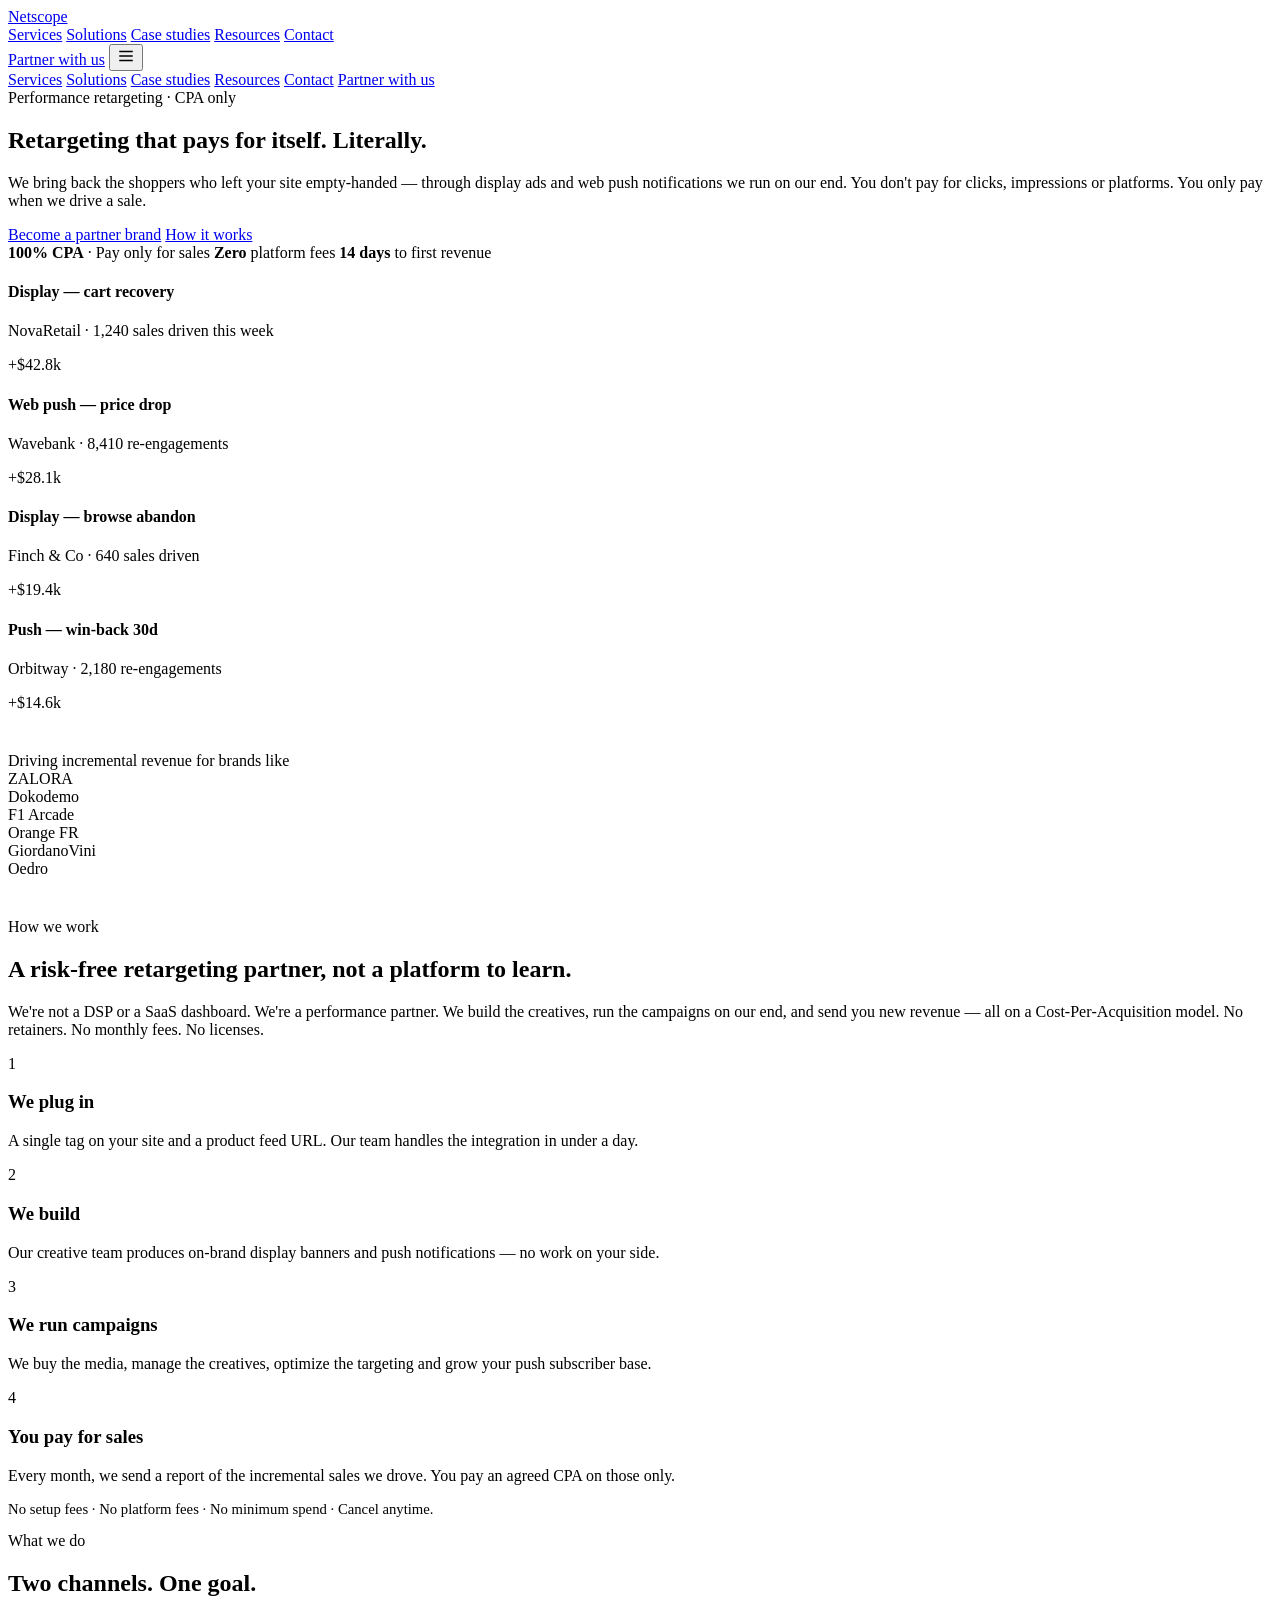
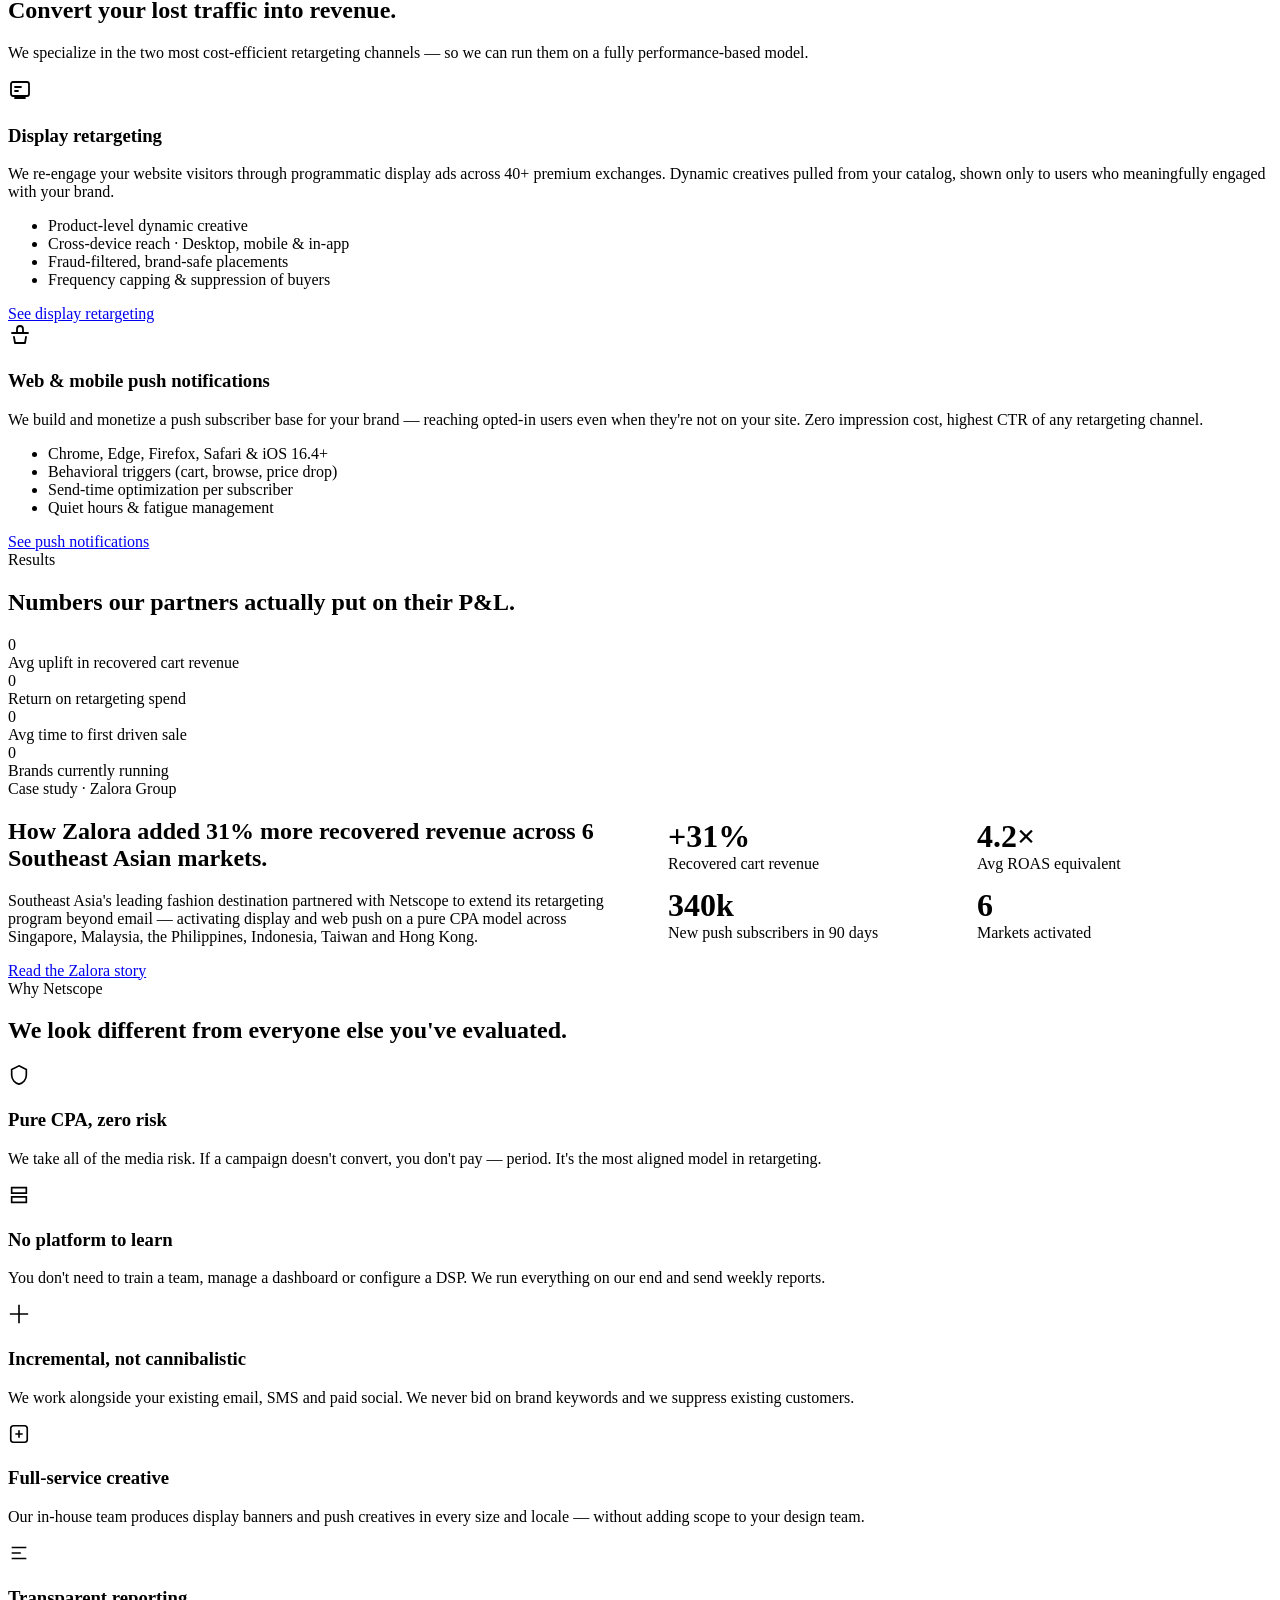
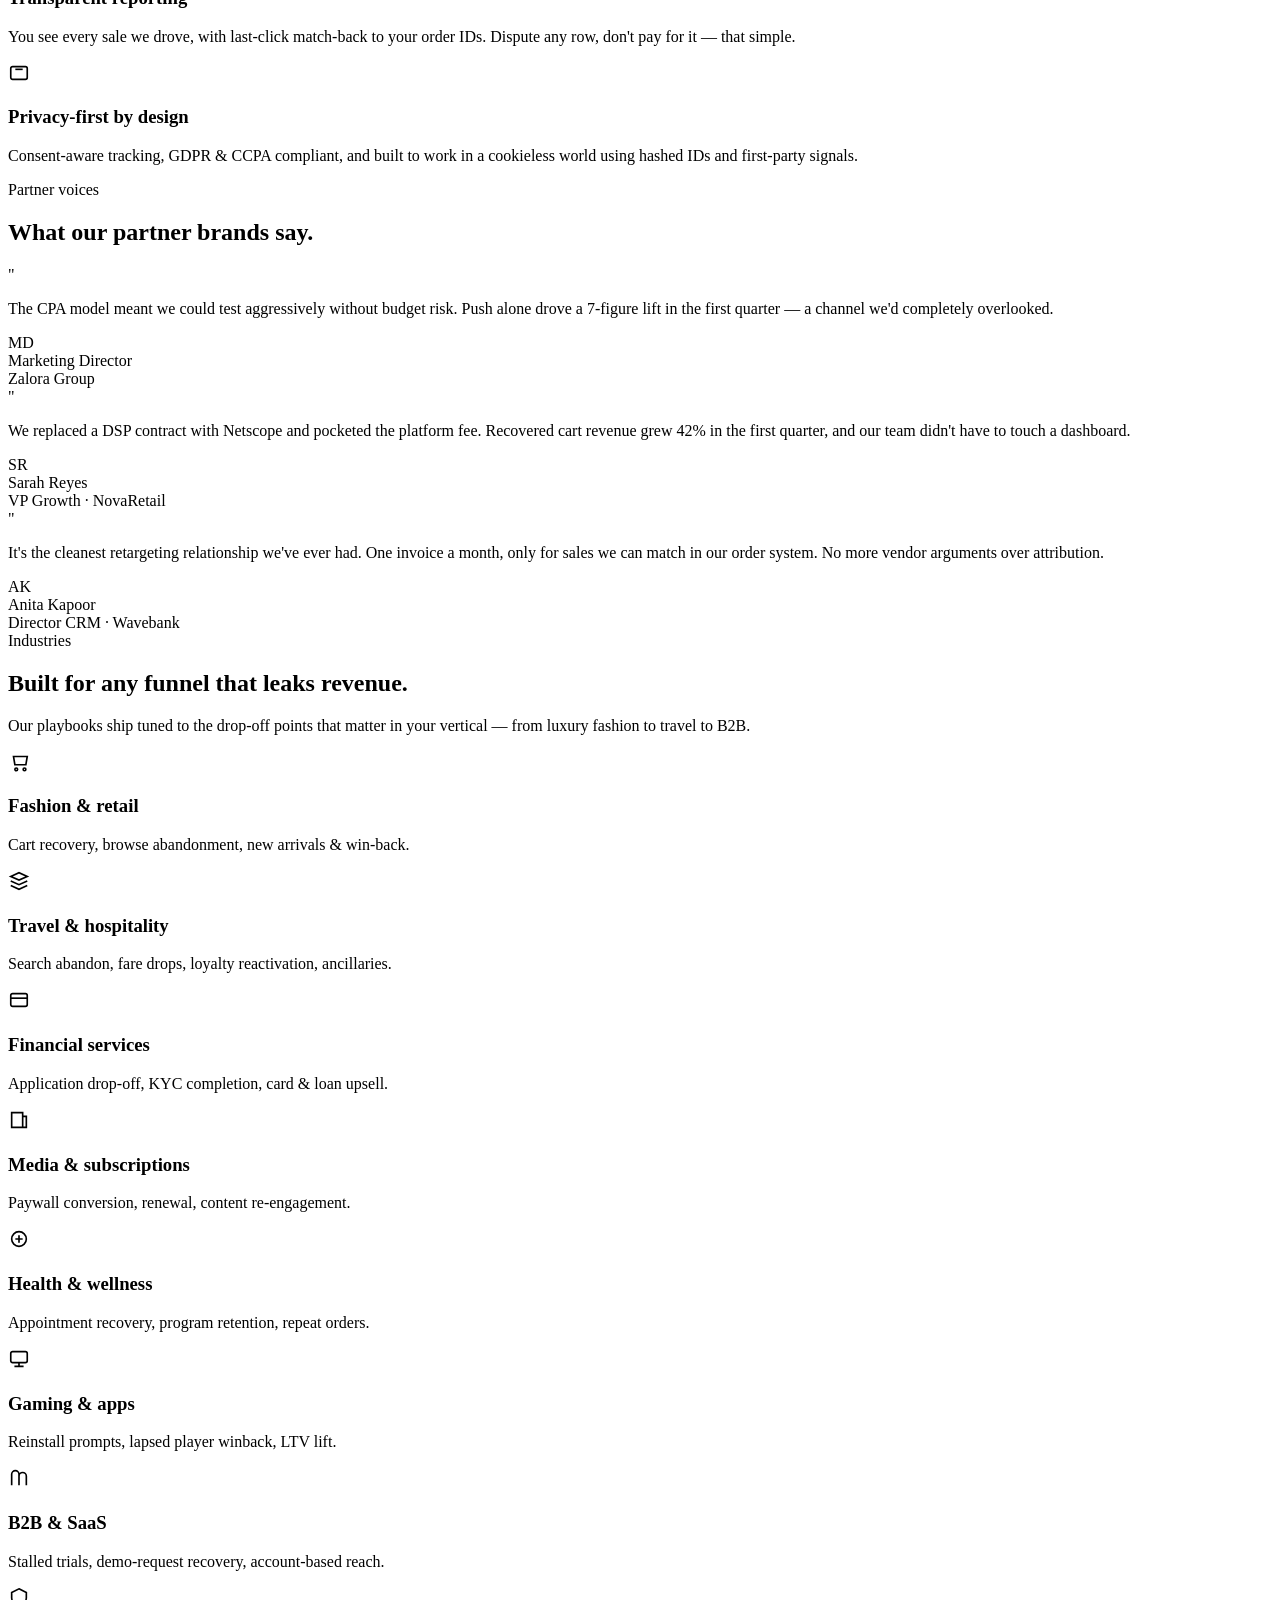
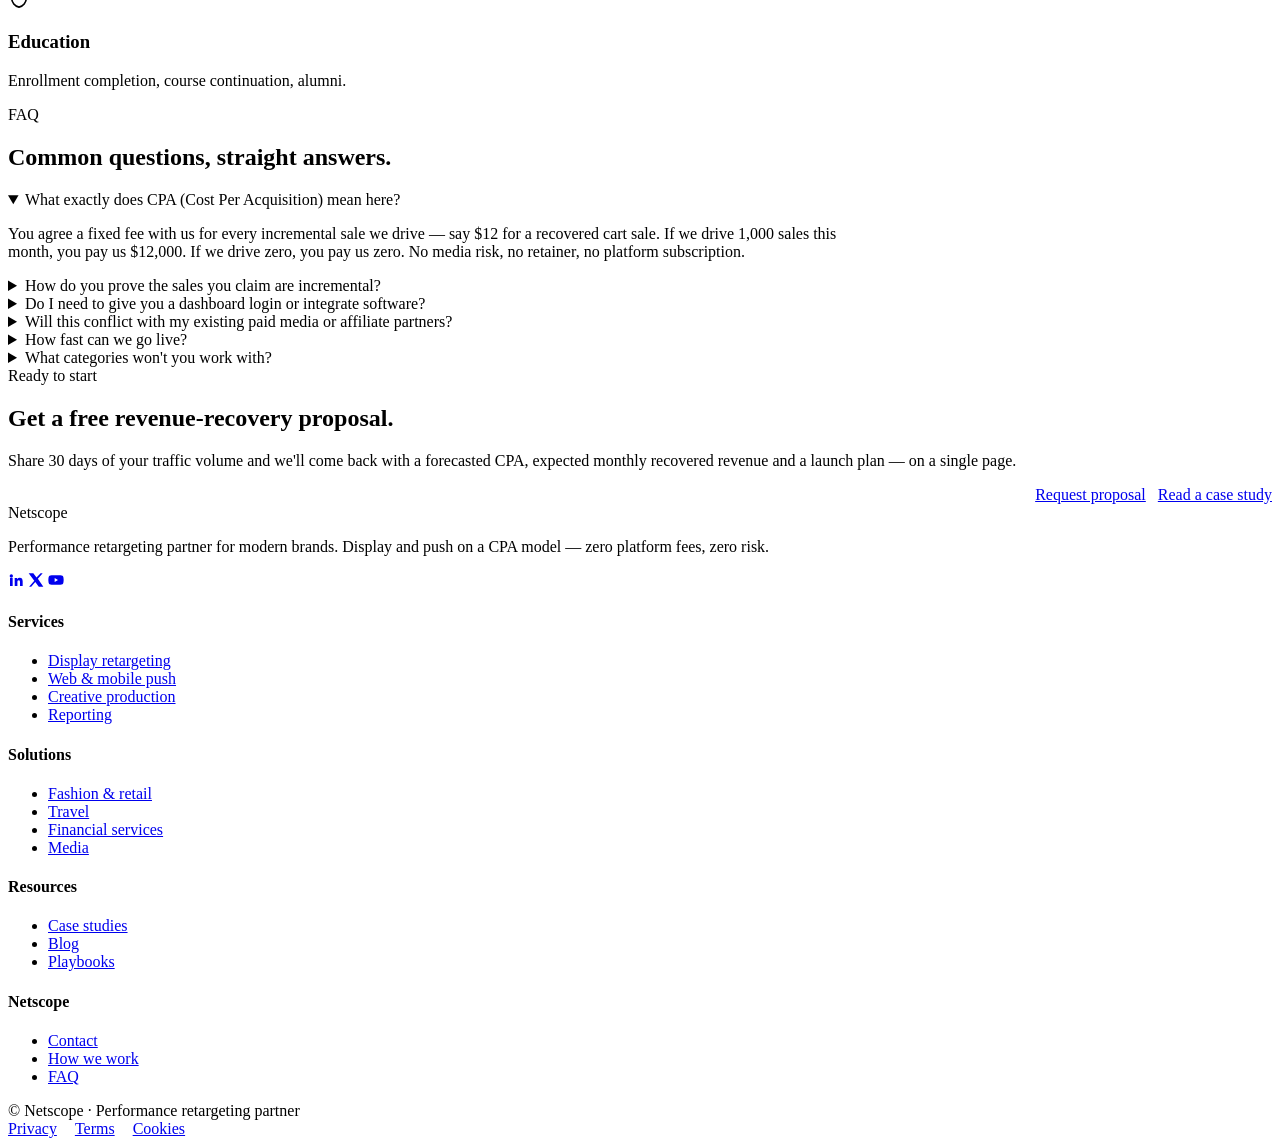
==== index.html @ f0840f10 "Add files via upload" ====
<!DOCTYPE html>
<html lang="en">
<head>
<meta charset="UTF-8" />
<meta name="viewport" content="width=device-width, initial-scale=1.0" />
<title>Netscope — Performance retargeting on CPA. Display &amp; Push notifications.</title>
<meta name="description" content="Netscope is a performance retargeting partner for modern brands. We re‑engage your abandoned shoppers through display ads and web push — and you only pay on a CPA basis. Zero platform fees, zero risk." />
<meta name="theme-color" content="#ffffff" />
<link rel="preconnect" href="https://fonts.googleapis.com" />
<link rel="preconnect" href="https://fonts.gstatic.com" crossorigin />
<link href="https://fonts.googleapis.com/css2?family=Inter:wght@400;500;600;700;800&display=swap" rel="stylesheet" />
<link rel="stylesheet" href="css/styles.css" />
</head>
<body>

<!-- NAV -->
<header class="nav" id="nav">
  <div class="container nav-inner">
    <a href="index.html" class="logo" aria-label="Netscope">
      <span class="logo-mark" aria-hidden="true"></span>
      <span>Netscope</span>
    </a>
    <nav class="nav-links" aria-label="Primary">
      <a href="services.html">Services</a>
      <a href="solutions.html">Solutions</a>
      <a href="case-studies.html">Case studies</a>
      <a href="resources.html">Resources</a>
      <a href="contact.html">Contact</a>
    </nav>
    <div class="nav-cta">
      <a href="contact.html" class="btn btn-primary btn-arrow">Partner with us</a>
      <button class="nav-toggle" aria-label="Open menu"><svg width="18" height="18" viewBox="0 0 24 24" fill="none" stroke="currentColor" stroke-width="2"><path d="M3 6h18M3 12h18M3 18h18"/></svg></button>
    </div>
  </div>
</header>
<div class="mobile-menu">
  <a href="services.html">Services</a>
  <a href="solutions.html">Solutions</a>
  <a href="case-studies.html">Case studies</a>
  <a href="resources.html">Resources</a>
  <a href="contact.html">Contact</a>
  <a href="contact.html" class="btn btn-primary">Partner with us</a>
</div>

<!-- HERO -->
<section class="hero">
  <div class="container hero-inner">
    <div>
      <span class="eyebrow reveal">Performance retargeting · CPA only</span>
      <h1 class="reveal">Retargeting that <span class="grad-text">pays for itself.</span> Literally.</h1>
      <p class="lead reveal">We bring back the shoppers who left your site empty‑handed — through display ads and web push notifications we run on our end. You don't pay for clicks, impressions or platforms. You only pay when we drive a sale.</p>
      <div class="hero-cta reveal">
        <a href="contact.html" class="btn btn-primary btn-arrow">Become a partner brand</a>
        <a href="#how-we-work" class="btn btn-ghost">How it works</a>
      </div>
      <div class="hero-meta reveal">
        <span><strong>100% CPA</strong> · Pay only for sales</span>
        <span class="dot"></span>
        <span><strong>Zero</strong> platform fees</span>
        <span class="dot"></span>
        <span><strong>14 days</strong> to first revenue</span>
      </div>
    </div>
    <div class="reveal">
      <div class="hero-visual">
        <div class="hv-inner">
          <div class="hv-card">
            <div class="thumb" style="background-image:url('https://images.unsplash.com/photo-1542291026-7eec264c27ff?w=300&amp;q=80');"></div>
            <div><h4>Display — cart recovery</h4><p>NovaRetail · 1,240 sales driven this week</p></div>
            <span class="badge">+$42.8k</span>
          </div>
          <div class="hv-card">
            <div class="thumb" style="background-image:url('https://images.unsplash.com/photo-1523275335684-37898b6baf30?w=300&amp;q=80');"></div>
            <div><h4>Web push — price drop</h4><p>Wavebank · 8,410 re‑engagements</p></div>
            <span class="badge blue">+$28.1k</span>
          </div>
          <div class="hv-card">
            <div class="thumb" style="background-image:url('https://images.unsplash.com/photo-1551698618-1dfe5d97d256?w=300&amp;q=80');"></div>
            <div><h4>Display — browse abandon</h4><p>Finch &amp; Co · 640 sales driven</p></div>
            <span class="badge teal">+$19.4k</span>
          </div>
          <div class="hv-card">
            <div class="thumb" style="background-image:url('https://images.unsplash.com/photo-1505740420928-5e560c06d30e?w=300&amp;q=80');"></div>
            <div><h4>Push — win‑back 30d</h4><p>Orbitway · 2,180 re‑engagements</p></div>
            <span class="badge">+$14.6k</span>
          </div>
        </div>
      </div>
    </div>
  </div>
</section>

<!-- LOGO STRIP -->
<section class="logos" style="padding:40px 0">
  <div class="container">
    <div class="logos-label">Driving incremental revenue for brands like</div>
    <div class="logos-grid">
      <div class="logo-chip">ZALORA</div>
      <div class="logo-chip">Dokodemo</div>
      <div class="logo-chip">F1 Arcade</div>
      <div class="logo-chip">Orange FR</div>
      <div class="logo-chip">GiordanoVini</div>
      <div class="logo-chip">Oedro</div>
    </div>
  </div>
</section>

<!-- HOW WE WORK -->
<section id="how-we-work">
  <div class="container">
    <div class="section-title center reveal">
      <span class="eyebrow">How we work</span>
      <h2 class="mt-2">A risk‑free retargeting partner, not a platform to learn.</h2>
      <p class="lead">We're not a DSP or a SaaS dashboard. We're a performance partner. We build the creatives, run the campaigns on our end, and send you new revenue — all on a Cost‑Per‑Acquisition model. No retainers. No monthly fees. No licenses.</p>
    </div>
    <div class="steps">
      <div class="step reveal">
        <span class="num">1</span>
        <h3>We plug in</h3>
        <p>A single tag on your site and a product feed URL. Our team handles the integration in under a day.</p>
      </div>
      <div class="step reveal">
        <span class="num">2</span>
        <h3>We build</h3>
        <p>Our creative team produces on‑brand display banners and push notifications — no work on your side.</p>
      </div>
      <div class="step reveal">
        <span class="num">3</span>
        <h3>We run campaigns</h3>
        <p>We buy the media, manage the creatives, optimize the targeting and grow your push subscriber base.</p>
      </div>
      <div class="step reveal">
        <span class="num">4</span>
        <h3>You pay for sales</h3>
        <p>Every month, we send a report of the incremental sales we drove. You pay an agreed CPA on those only.</p>
      </div>
    </div>
    <p class="text-center muted mt-4" style="font-size:.92rem">No setup fees · No platform fees · No minimum spend · Cancel anytime.</p>
  </div>
</section>

<!-- WHAT WE DO (SERVICES) -->
<section class="bg-soft">
  <div class="container">
    <div class="section-title reveal">
      <span class="eyebrow">What we do</span>
      <h2 class="mt-2">Two channels. One goal. <br/>Convert your lost traffic into revenue.</h2>
      <p class="lead">We specialize in the two most cost‑efficient retargeting channels — so we can run them on a fully performance‑based model.</p>
    </div>

    <div class="grid grid-2">
      <div class="card reveal">
        <div class="icon"><svg width="24" height="24" viewBox="0 0 24 24" fill="none" stroke="currentColor" stroke-width="1.8" stroke-linecap="round" stroke-linejoin="round"><rect x="3" y="4" width="18" height="14" rx="2"/><path d="M7 20h10M12 18v2"/><path d="M7 9h6M7 13h3"/></svg></div>
        <h3>Display retargeting</h3>
        <p>We re‑engage your website visitors through programmatic display ads across 40+ premium exchanges. Dynamic creatives pulled from your catalog, shown only to users who meaningfully engaged with your brand.</p>
        <ul class="checklist mt-3">
          <li>Product‑level dynamic creative</li>
          <li>Cross‑device reach · Desktop, mobile &amp; in‑app</li>
          <li>Fraud‑filtered, brand‑safe placements</li>
          <li>Frequency capping &amp; suppression of buyers</li>
        </ul>
        <a href="services.html#display" class="link mt-3">See display retargeting</a>
      </div>
      <div class="card reveal">
        <div class="icon blue"><svg width="24" height="24" viewBox="0 0 24 24" fill="none" stroke="currentColor" stroke-width="1.8" stroke-linecap="round" stroke-linejoin="round"><path d="M4 10h16M6 14l1 6h10l1-6"/><path d="M9 10V6a3 3 0 1 1 6 0v4"/></svg></div>
        <h3>Web &amp; mobile push notifications</h3>
        <p>We build and monetize a push subscriber base for your brand — reaching opted‑in users even when they're not on your site. Zero impression cost, highest CTR of any retargeting channel.</p>
        <ul class="checklist blue mt-3">
          <li>Chrome, Edge, Firefox, Safari &amp; iOS 16.4+</li>
          <li>Behavioral triggers (cart, browse, price drop)</li>
          <li>Send‑time optimization per subscriber</li>
          <li>Quiet hours &amp; fatigue management</li>
        </ul>
        <a href="services.html#push" class="link mt-3">See push notifications</a>
      </div>
    </div>
  </div>
</section>

<!-- RESULTS -->
<section>
  <div class="container">
    <div class="section-title center reveal">
      <span class="eyebrow">Results</span>
      <h2 class="mt-2">Numbers our partners actually put on their P&amp;L.</h2>
    </div>
    <div class="stats reveal">
      <div class="stat"><div class="v"><span data-count="31" data-suffix="%">0</span></div><div class="l">Avg uplift in recovered cart revenue</div></div>
      <div class="stat"><div class="v"><span data-count="4.2" data-decimals="1" data-suffix="×">0</span></div><div class="l">Return on retargeting spend</div></div>
      <div class="stat"><div class="v"><span data-count="14" data-suffix=" days">0</span></div><div class="l">Avg time to first driven sale</div></div>
      <div class="stat"><div class="v"><span data-count="120" data-suffix="+">0</span></div><div class="l">Brands currently running</div></div>
    </div>
  </div>
</section>

<!-- CASE STUDY TEASER -->
<section class="bg-soft">
  <div class="container">
    <div class="case-hero reveal">
      <div style="display:grid;grid-template-columns: 1fr 1fr;gap:56px;align-items:center">
        <div>
          <span class="eyebrow">Case study · Zalora Group</span>
          <h2 class="mt-2">How Zalora added 31% more recovered revenue across 6 Southeast Asian markets.</h2>
          <p>Southeast Asia's leading fashion destination partnered with Netscope to extend its retargeting program beyond email — activating display and web push on a pure CPA model across Singapore, Malaysia, the Philippines, Indonesia, Taiwan and Hong Kong.</p>
          <a href="case-studies.html" class="btn btn-dark btn-arrow mt-2">Read the Zalora story</a>
        </div>
        <div>
          <div style="display:grid;grid-template-columns:1fr 1fr;gap:14px">
            <div class="card"><div style="font-size:2rem;font-weight:800" class="grad-text">+31%</div><div class="muted">Recovered cart revenue</div></div>
            <div class="card"><div style="font-size:2rem;font-weight:800" class="grad-text">4.2×</div><div class="muted">Avg ROAS equivalent</div></div>
            <div class="card"><div style="font-size:2rem;font-weight:800" class="grad-text">340k</div><div class="muted">New push subscribers in 90 days</div></div>
            <div class="card"><div style="font-size:2rem;font-weight:800" class="grad-text">6</div><div class="muted">Markets activated</div></div>
          </div>
        </div>
      </div>
    </div>
  </div>
</section>

<!-- WHY NETSCOPE -->
<section>
  <div class="container">
    <div class="section-title reveal">
      <span class="eyebrow">Why Netscope</span>
      <h2 class="mt-2">We look different from everyone else you've evaluated.</h2>
    </div>

    <div class="grid grid-3">
      <div class="card reveal">
        <div class="icon"><svg width="22" height="22" viewBox="0 0 24 24" fill="none" stroke="currentColor" stroke-width="1.8"><path d="M12 2l8 4v6c0 5-3.5 9-8 10-4.5-1-8-5-8-10V6z"/></svg></div>
        <h3>Pure CPA, zero risk</h3>
        <p>We take all of the media risk. If a campaign doesn't convert, you don't pay — period. It's the most aligned model in retargeting.</p>
      </div>
      <div class="card reveal">
        <div class="icon blue"><svg width="22" height="22" viewBox="0 0 24 24" fill="none" stroke="currentColor" stroke-width="1.8"><path d="M4 4h16v6H4zM4 14h16v6H4z"/></svg></div>
        <h3>No platform to learn</h3>
        <p>You don't need to train a team, manage a dashboard or configure a DSP. We run everything on our end and send weekly reports.</p>
      </div>
      <div class="card reveal">
        <div class="icon teal"><svg width="22" height="22" viewBox="0 0 24 24" fill="none" stroke="currentColor" stroke-width="1.8"><path d="M12 2v20M2 12h20"/></svg></div>
        <h3>Incremental, not cannibalistic</h3>
        <p>We work alongside your existing email, SMS and paid social. We never bid on brand keywords and we suppress existing customers.</p>
      </div>
      <div class="card reveal">
        <div class="icon purple"><svg width="22" height="22" viewBox="0 0 24 24" fill="none" stroke="currentColor" stroke-width="1.8"><rect x="3" y="3" width="18" height="18" rx="3"/><path d="M8 12h8M12 8v8"/></svg></div>
        <h3>Full‑service creative</h3>
        <p>Our in‑house team produces display banners and push creatives in every size and locale — without adding scope to your design team.</p>
      </div>
      <div class="card reveal">
        <div class="icon"><svg width="22" height="22" viewBox="0 0 24 24" fill="none" stroke="currentColor" stroke-width="1.8"><path d="M4 6h16M4 12h10M4 18h16"/></svg></div>
        <h3>Transparent reporting</h3>
        <p>You see every sale we drove, with last‑click match‑back to your order IDs. Dispute any row, don't pay for it — that simple.</p>
      </div>
      <div class="card reveal">
        <div class="icon blue"><svg width="22" height="22" viewBox="0 0 24 24" fill="none" stroke="currentColor" stroke-width="1.8"><rect x="3" y="5" width="18" height="14" rx="2"/><path d="M8 8h8"/></svg></div>
        <h3>Privacy‑first by design</h3>
        <p>Consent‑aware tracking, GDPR &amp; CCPA compliant, and built to work in a cookieless world using hashed IDs and first‑party signals.</p>
      </div>
    </div>
  </div>
</section>

<!-- TESTIMONIALS -->
<section class="bg-soft">
  <div class="container">
    <div class="section-title reveal">
      <span class="eyebrow">Partner voices</span>
      <h2 class="mt-2">What our partner brands say.</h2>
    </div>
    <div class="testimonials">
      <div class="quote reveal">
        <div class="mark">"</div>
        <p>The CPA model meant we could test aggressively without budget risk. Push alone drove a 7‑figure lift in the first quarter — a channel we'd completely overlooked.</p>
        <div class="who"><div class="avatar">MD</div><div><div class="name">Marketing Director</div><div class="role">Zalora Group</div></div></div>
      </div>
      <div class="quote reveal">
        <div class="mark">"</div>
        <p>We replaced a DSP contract with Netscope and pocketed the platform fee. Recovered cart revenue grew 42% in the first quarter, and our team didn't have to touch a dashboard.</p>
        <div class="who"><div class="avatar blue">SR</div><div><div class="name">Sarah Reyes</div><div class="role">VP Growth · NovaRetail</div></div></div>
      </div>
      <div class="quote reveal">
        <div class="mark">"</div>
        <p>It's the cleanest retargeting relationship we've ever had. One invoice a month, only for sales we can match in our order system. No more vendor arguments over attribution.</p>
        <div class="who"><div class="avatar teal">AK</div><div><div class="name">Anita Kapoor</div><div class="role">Director CRM · Wavebank</div></div></div>
      </div>
    </div>
  </div>
</section>

<!-- INDUSTRIES -->
<section>
  <div class="container">
    <div class="section-title reveal">
      <span class="eyebrow">Industries</span>
      <h2 class="mt-2">Built for any funnel that leaks revenue.</h2>
      <p class="lead">Our playbooks ship tuned to the drop‑off points that matter in your vertical — from luxury fashion to travel to B2B.</p>
    </div>

    <div class="grid grid-4">
      <div class="card reveal"><div class="icon"><svg width="22" height="22" viewBox="0 0 24 24" fill="none" stroke="currentColor" stroke-width="1.8"><path d="M6 6h15l-1.5 9H7.5z"/><circle cx="9" cy="20" r="1.5"/><circle cx="18" cy="20" r="1.5"/></svg></div><h3>Fashion &amp; retail</h3><p>Cart recovery, browse abandonment, new arrivals &amp; win‑back.</p></div>
      <div class="card reveal"><div class="icon blue"><svg width="22" height="22" viewBox="0 0 24 24" fill="none" stroke="currentColor" stroke-width="1.8"><path d="M3 7l9-4 9 4-9 4z"/><path d="M3 12l9 4 9-4M3 17l9 4 9-4"/></svg></div><h3>Travel &amp; hospitality</h3><p>Search abandon, fare drops, loyalty reactivation, ancillaries.</p></div>
      <div class="card reveal"><div class="icon teal"><svg width="22" height="22" viewBox="0 0 24 24" fill="none" stroke="currentColor" stroke-width="1.8"><rect x="3" y="5" width="18" height="14" rx="2"/><path d="M3 10h18"/></svg></div><h3>Financial services</h3><p>Application drop‑off, KYC completion, card &amp; loan upsell.</p></div>
      <div class="card reveal"><div class="icon purple"><svg width="22" height="22" viewBox="0 0 24 24" fill="none" stroke="currentColor" stroke-width="1.8"><path d="M4 4h12v16H4zM16 8h4v12h-4"/></svg></div><h3>Media &amp; subscriptions</h3><p>Paywall conversion, renewal, content re‑engagement.</p></div>
      <div class="card reveal"><div class="icon"><svg width="22" height="22" viewBox="0 0 24 24" fill="none" stroke="currentColor" stroke-width="1.8"><circle cx="12" cy="12" r="8"/><path d="M12 8v8M8 12h8"/></svg></div><h3>Health &amp; wellness</h3><p>Appointment recovery, program retention, repeat orders.</p></div>
      <div class="card reveal"><div class="icon blue"><svg width="22" height="22" viewBox="0 0 24 24" fill="none" stroke="currentColor" stroke-width="1.8"><rect x="3" y="4" width="18" height="12" rx="2"/><path d="M7 20h10M12 16v4"/></svg></div><h3>Gaming &amp; apps</h3><p>Reinstall prompts, lapsed player winback, LTV lift.</p></div>
      <div class="card reveal"><div class="icon teal"><svg width="22" height="22" viewBox="0 0 24 24" fill="none" stroke="currentColor" stroke-width="1.8"><path d="M4 20V8a4 4 0 0 1 8 0v12M12 20V10a4 4 0 0 1 8 0v10"/></svg></div><h3>B2B &amp; SaaS</h3><p>Stalled trials, demo‑request recovery, account‑based reach.</p></div>
      <div class="card reveal"><div class="icon purple"><svg width="22" height="22" viewBox="0 0 24 24" fill="none" stroke="currentColor" stroke-width="1.8"><path d="M12 2l8 4v6c0 5-3.5 9-8 10-4.5-1-8-5-8-10V6z"/></svg></div><h3>Education</h3><p>Enrollment completion, course continuation, alumni.</p></div>
    </div>
  </div>
</section>

<!-- FAQ -->
<section class="bg-soft">
  <div class="container" style="max-width:860px">
    <div class="section-title center reveal">
      <span class="eyebrow">FAQ</span>
      <h2 class="mt-2">Common questions, straight answers.</h2>
    </div>
    <div class="faq reveal">
      <details open>
        <summary>What exactly does CPA (Cost Per Acquisition) mean here?</summary>
        <p>You agree a fixed fee with us for every incremental sale we drive — say $12 for a recovered cart sale. If we drive 1,000 sales this month, you pay us $12,000. If we drive zero, you pay us zero. No media risk, no retainer, no platform subscription.</p>
      </details>
      <details>
        <summary>How do you prove the sales you claim are incremental?</summary>
        <p>Every campaign we run includes a holdout group — a randomized 10% of eligible users we deliberately don't target. We measure the conversion gap between the exposed group and the holdout and only bill on the lift. You also get row‑level match‑back to your order system so you can audit every claim.</p>
      </details>
      <details>
        <summary>Do I need to give you a dashboard login or integrate software?</summary>
        <p>No. We run everything on our end — media, creatives, exchanges, push infrastructure. You install one tag (takes under 30 minutes with your dev team) and share your product feed. That's the extent of your integration work.</p>
      </details>
      <details>
        <summary>Will this conflict with my existing paid media or affiliate partners?</summary>
        <p>No. We only retarget users who have already visited your site and didn't convert. We never bid on your brand keywords, we suppress customers who bought in the last N days, and we run alongside email, SMS and paid social, not against them.</p>
      </details>
      <details>
        <summary>How fast can we go live?</summary>
        <p>Most partner brands are running their first campaign within 14 days. The timeline depends on how quickly our creative team can produce your initial ad variants and on your legal/privacy review of the tag.</p>
      </details>
      <details>
        <summary>What categories won't you work with?</summary>
        <p>We don't run retargeting for adult, gambling, firearms, short‑term payday loans, or any regulated category we can't serve compliantly across the major ad exchanges. Everyone else is welcome.</p>
      </details>
    </div>
  </div>
</section>

<!-- CTA -->
<section class="tight">
  <div class="container">
    <div class="cta-banner reveal">
      <div>
        <span class="eyebrow">Ready to start</span>
        <h2 class="mt-2">Get a free revenue‑recovery proposal.</h2>
        <p>Share 30 days of your traffic volume and we'll come back with a forecasted CPA, expected monthly recovered revenue and a launch plan — on a single page.</p>
      </div>
      <div style="display:flex;gap:12px;justify-content:flex-end;flex-wrap:wrap">
        <a href="contact.html" class="btn btn-primary btn-arrow">Request proposal</a>
        <a href="case-studies.html" class="btn btn-ghost">Read a case study</a>
      </div>
    </div>
  </div>
</section>

<!-- FOOTER -->
<footer>
  <div class="container">
    <div class="footer-grid">
      <div class="footer-brand">
        <div class="logo"><span class="logo-mark"></span><span>Netscope</span></div>
        <p class="mt-2">Performance retargeting partner for modern brands. Display and push on a CPA model — zero platform fees, zero risk.</p>
        <div class="socials mt-3">
          <a href="#" aria-label="LinkedIn"><svg width="16" height="16" viewBox="0 0 24 24" fill="currentColor"><path d="M4.98 3.5A2.5 2.5 0 1 1 5 8.5 2.5 2.5 0 0 1 4.98 3.5zM3 9h4v12H3zM10 9h3.8v1.7h.1A4.2 4.2 0 0 1 17.5 8.7c3.6 0 4.5 2.4 4.5 5.5V21h-4v-5.6c0-1.3 0-3-1.8-3s-2.1 1.5-2.1 2.9V21h-4z"/></svg></a>
          <a href="#" aria-label="X"><svg width="16" height="16" viewBox="0 0 24 24" fill="currentColor"><path d="M18.9 2H22l-7.2 8.2L23 22h-6.8l-5.3-7-6.1 7H1.7l7.7-8.8L1 2h7l4.8 6.3z"/></svg></a>
          <a href="#" aria-label="YouTube"><svg width="16" height="16" viewBox="0 0 24 24" fill="currentColor"><path d="M23 7.5a3 3 0 0 0-2.1-2.1C19 5 12 5 12 5s-7 0-8.9.4A3 3 0 0 0 1 7.5 31 31 0 0 0 .5 12 31 31 0 0 0 1 16.5a3 3 0 0 0 2.1 2.1C5 19 12 19 12 19s7 0 8.9-.4A3 3 0 0 0 23 16.5 31 31 0 0 0 23.5 12 31 31 0 0 0 23 7.5zM10 15V9l5 3z"/></svg></a>
        </div>
      </div>
      <div>
        <h4>Services</h4>
        <ul>
          <li><a href="services.html#display">Display retargeting</a></li>
          <li><a href="services.html#push">Web &amp; mobile push</a></li>
          <li><a href="services.html#creative">Creative production</a></li>
          <li><a href="services.html#reporting">Reporting</a></li>
        </ul>
      </div>
      <div>
        <h4>Solutions</h4>
        <ul>
          <li><a href="solutions.html#retail">Fashion &amp; retail</a></li>
          <li><a href="solutions.html#travel">Travel</a></li>
          <li><a href="solutions.html#finance">Financial services</a></li>
          <li><a href="solutions.html#media">Media</a></li>
        </ul>
      </div>
      <div>
        <h4>Resources</h4>
        <ul>
          <li><a href="case-studies.html">Case studies</a></li>
          <li><a href="resources.html">Blog</a></li>
          <li><a href="resources.html#guides">Playbooks</a></li>
        </ul>
      </div>
      <div>
        <h4>Netscope</h4>
        <ul>
          <li><a href="contact.html">Contact</a></li>
          <li><a href="#how-we-work">How we work</a></li>
          <li><a href="#faq">FAQ</a></li>
        </ul>
      </div>
    </div>

    <div class="footer-bottom">
      <div>© <span data-year></span> Netscope · Performance retargeting partner</div>
      <div style="display:flex;gap:18px">
        <a href="#">Privacy</a>
        <a href="#">Terms</a>
        <a href="#">Cookies</a>
      </div>
    </div>
  </div>
</footer>

<script src="js/main.js"></script>
</body>
</html>
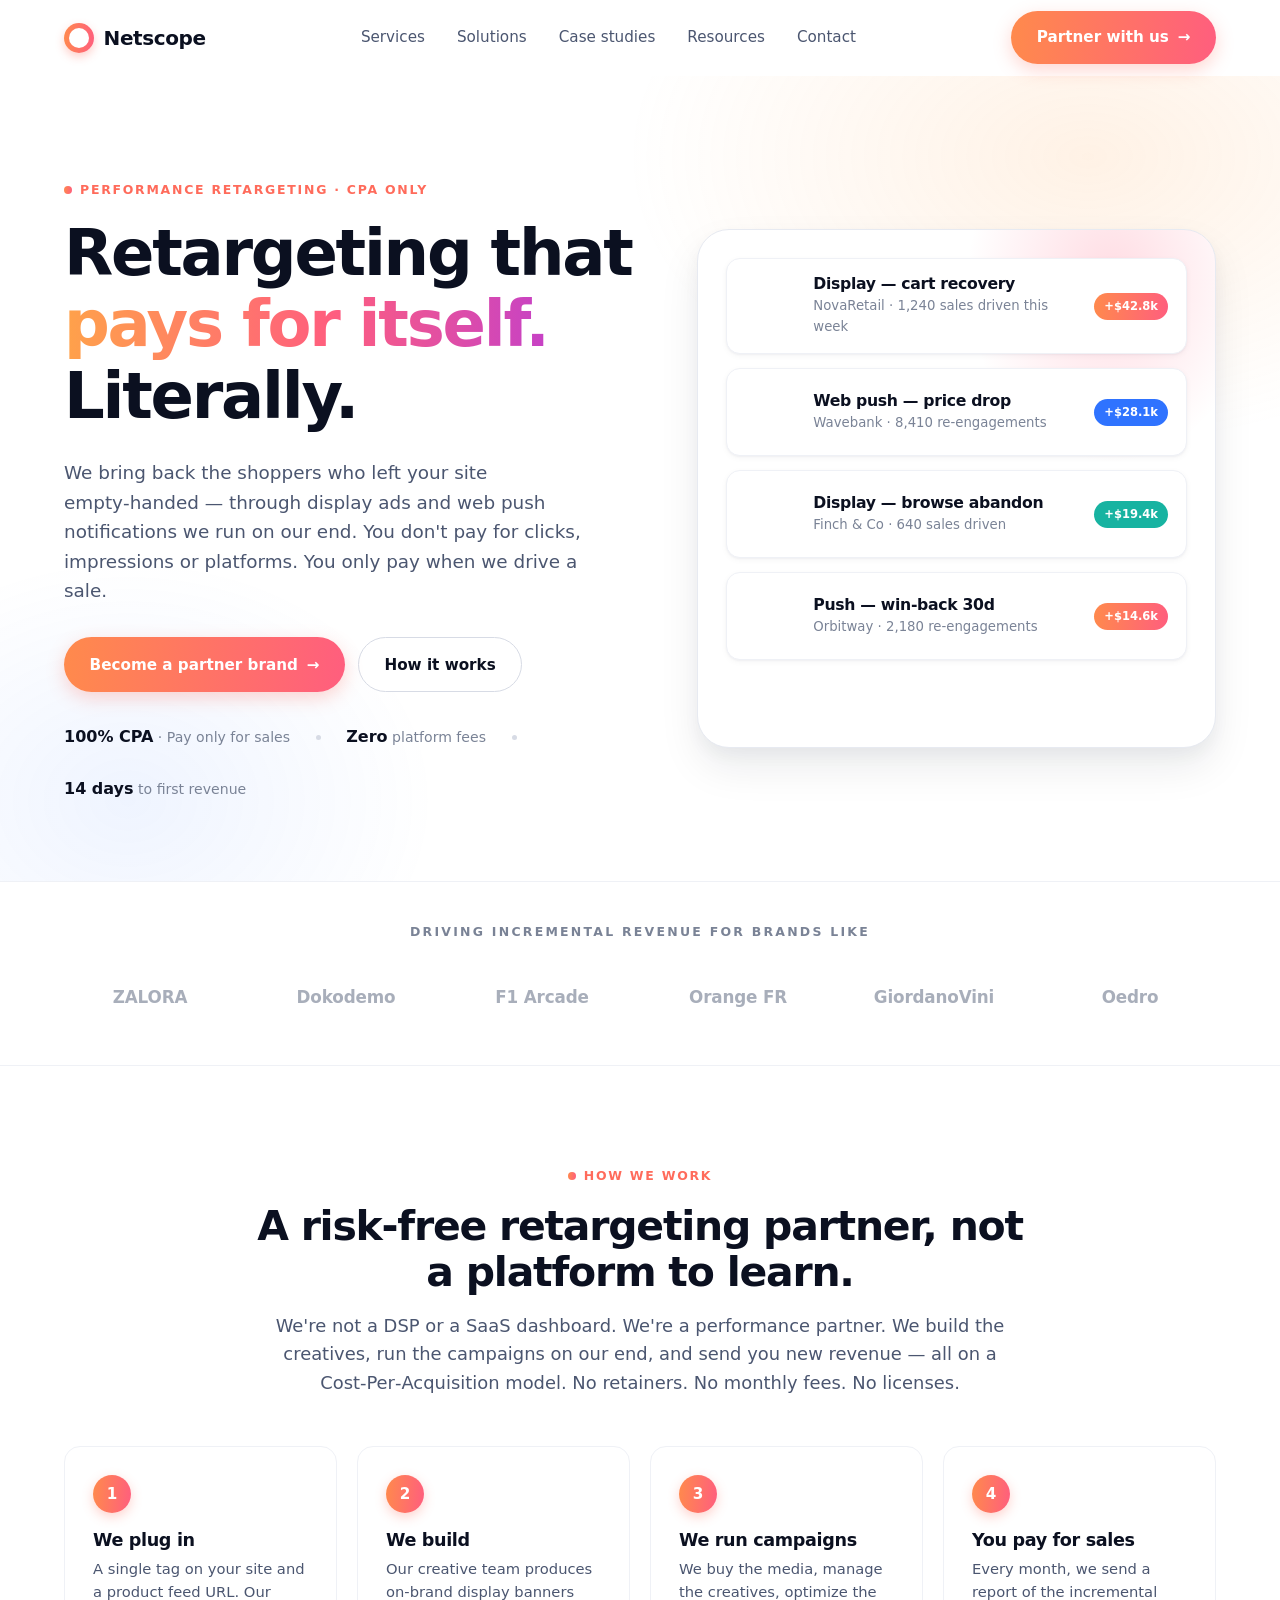
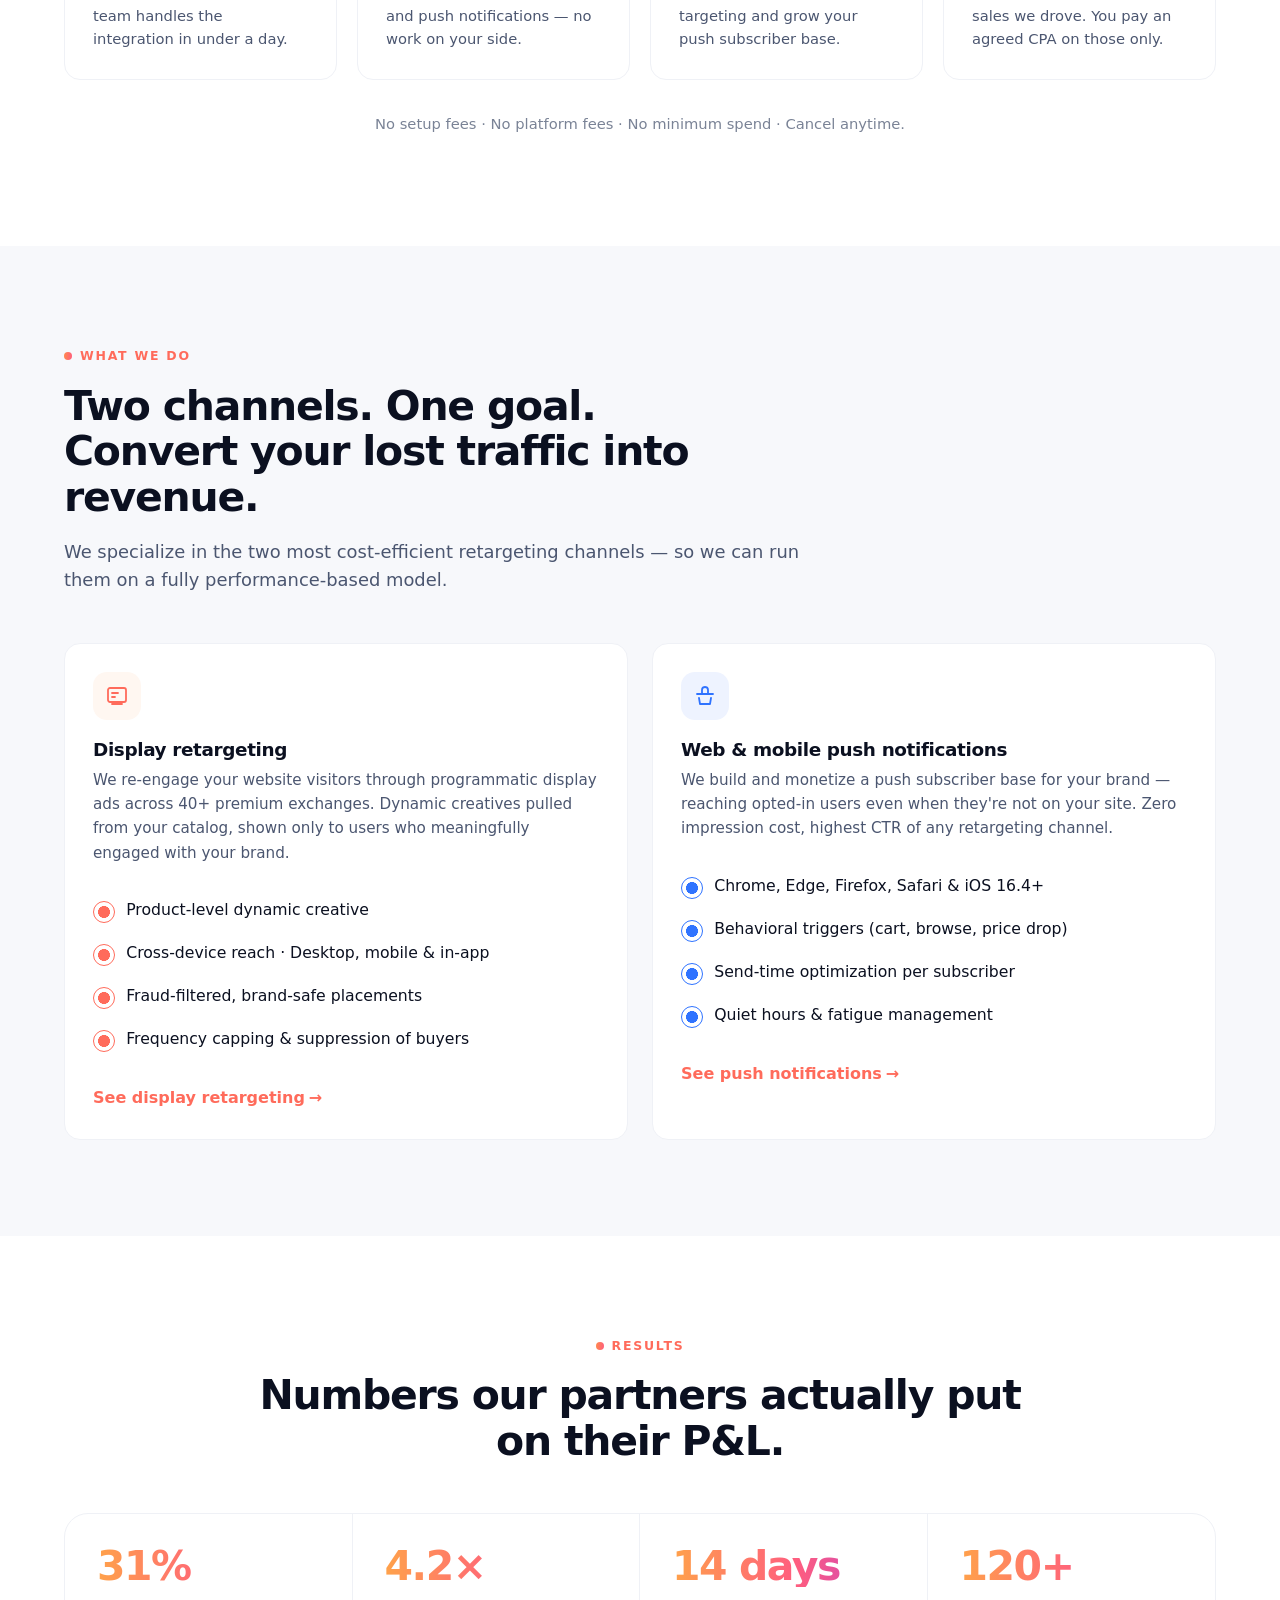
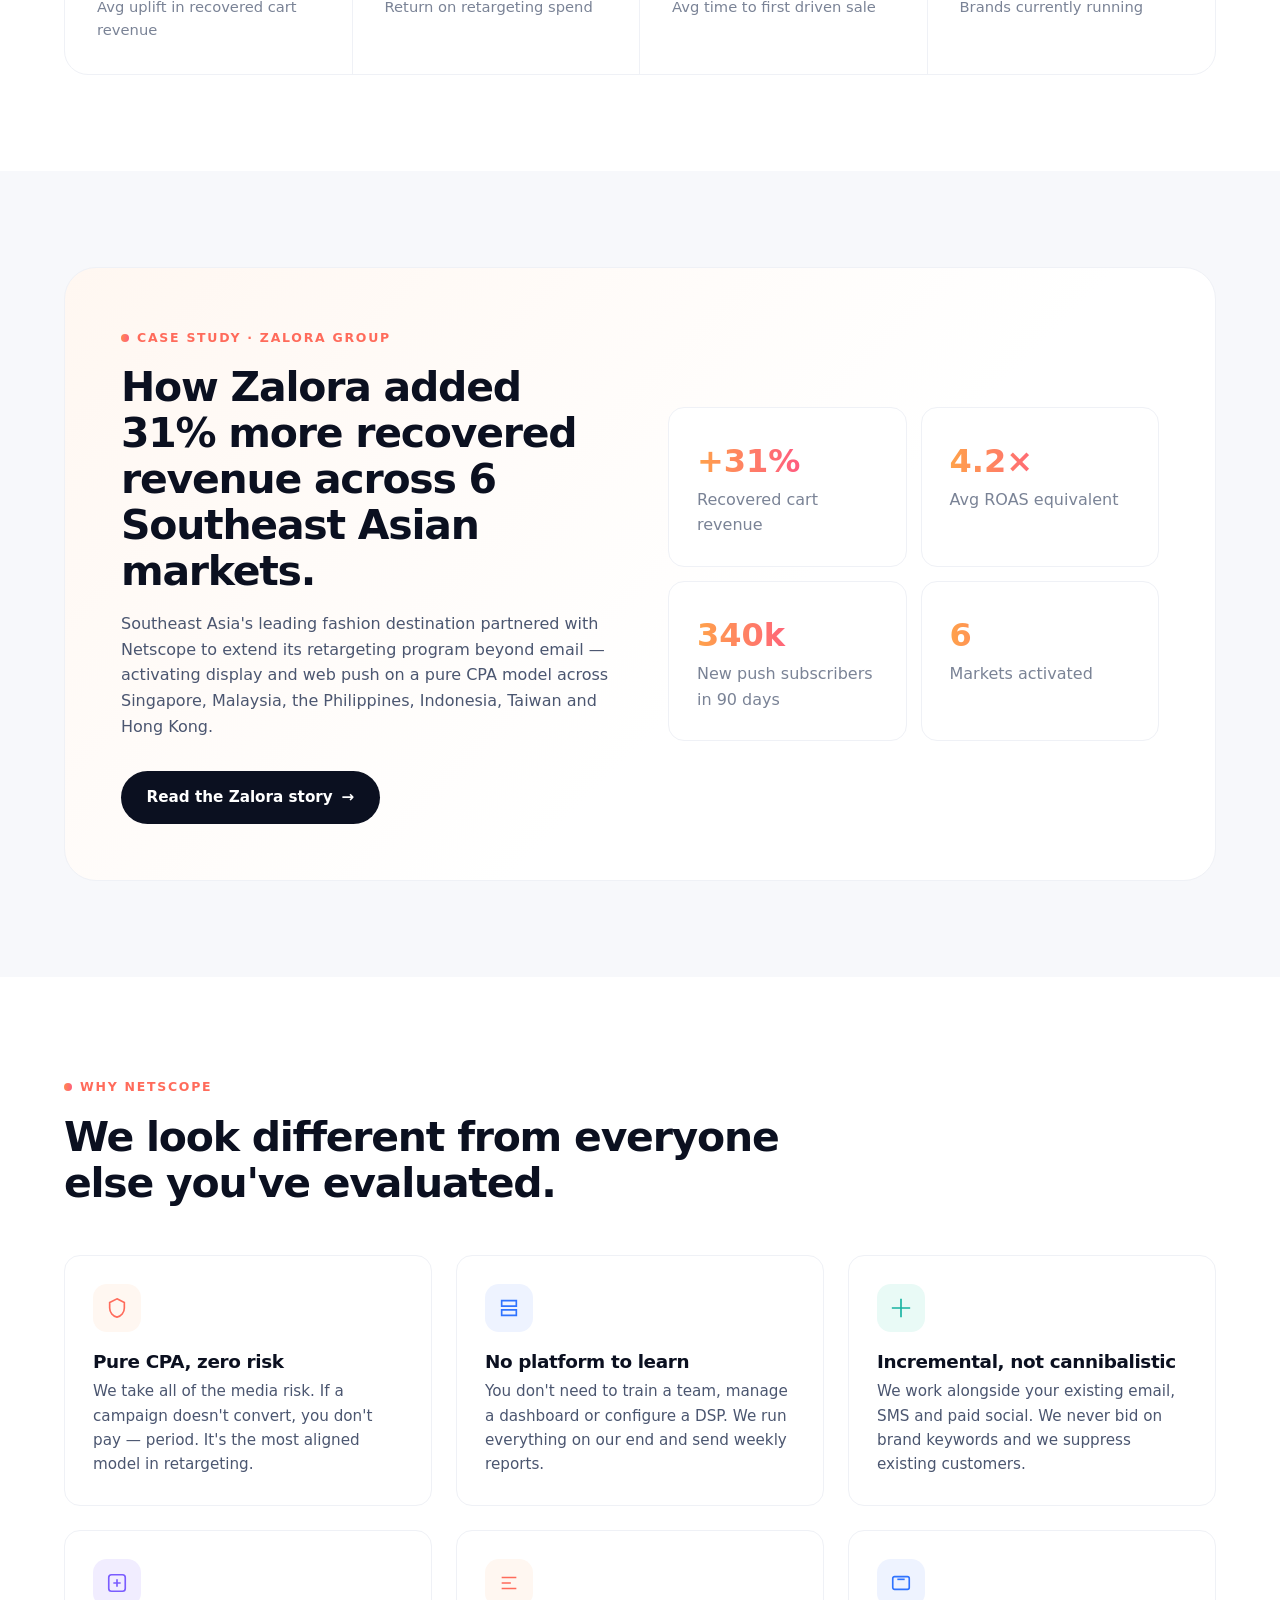
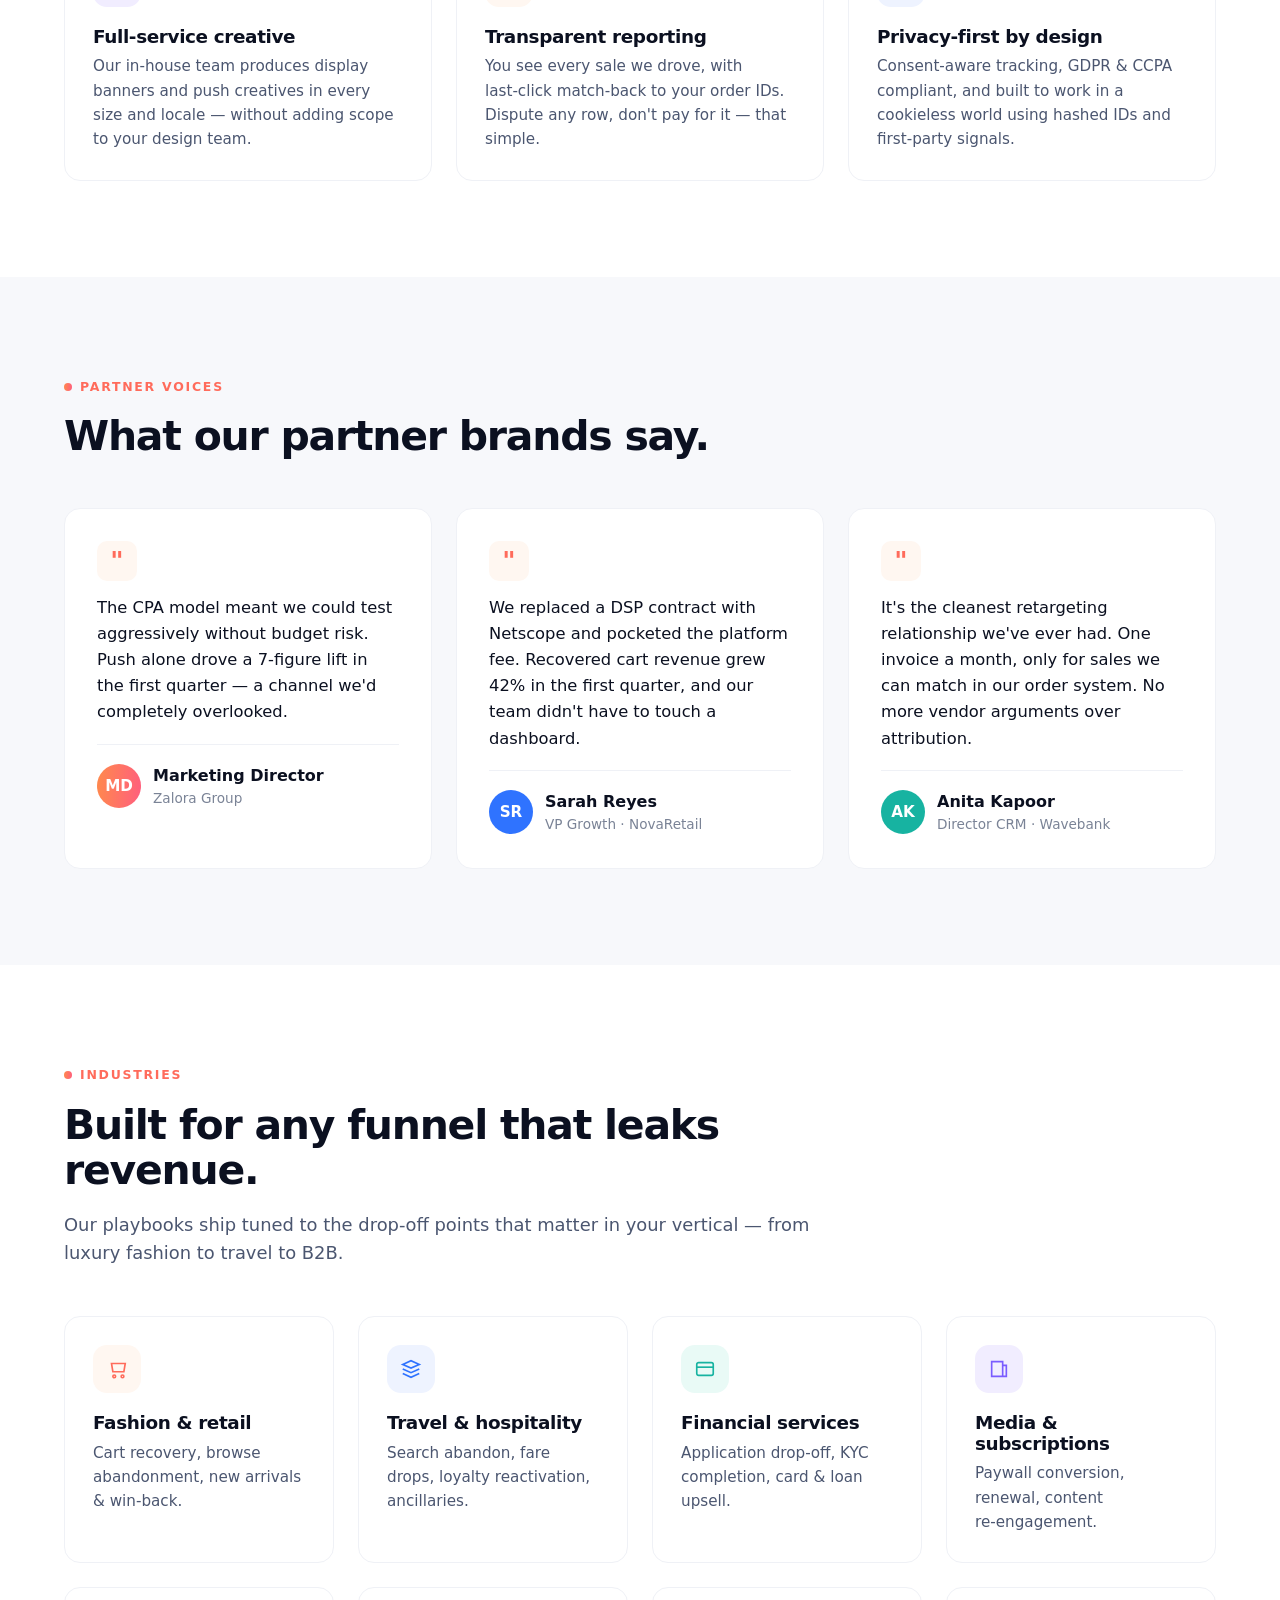
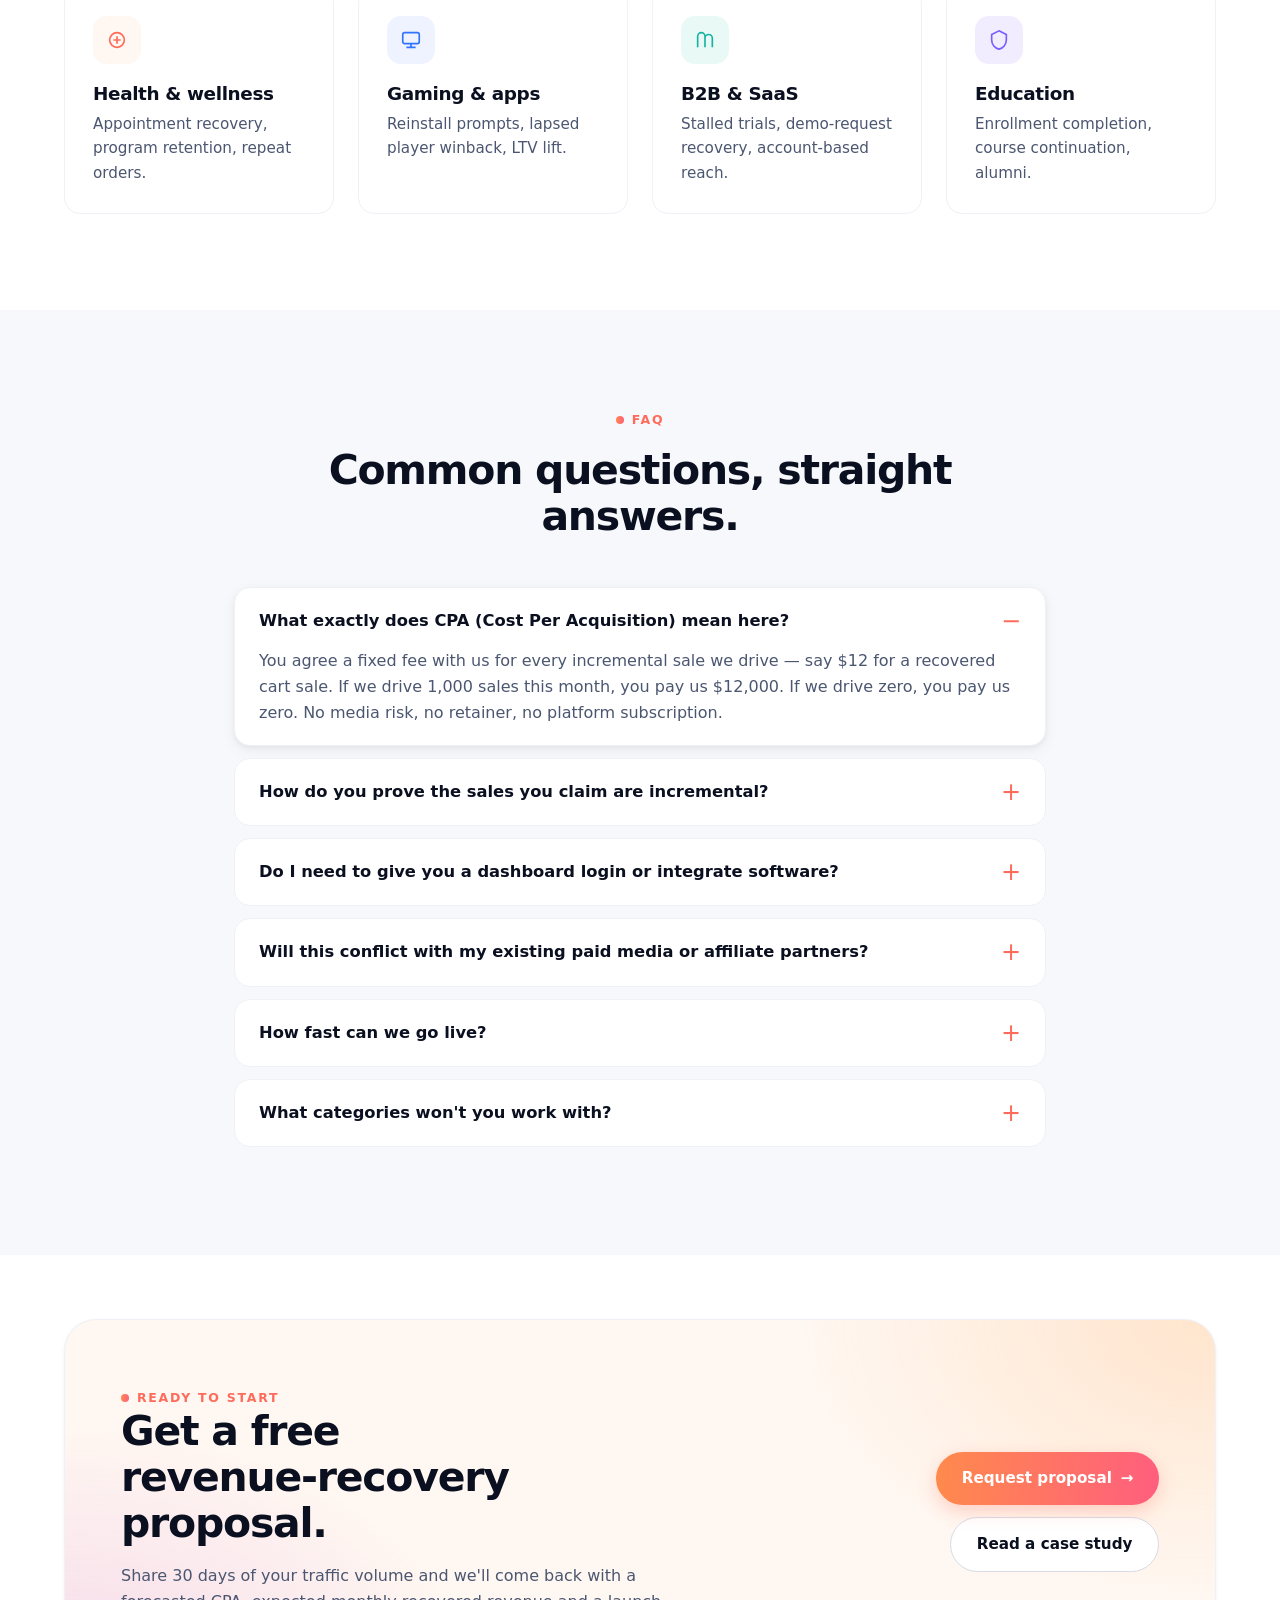
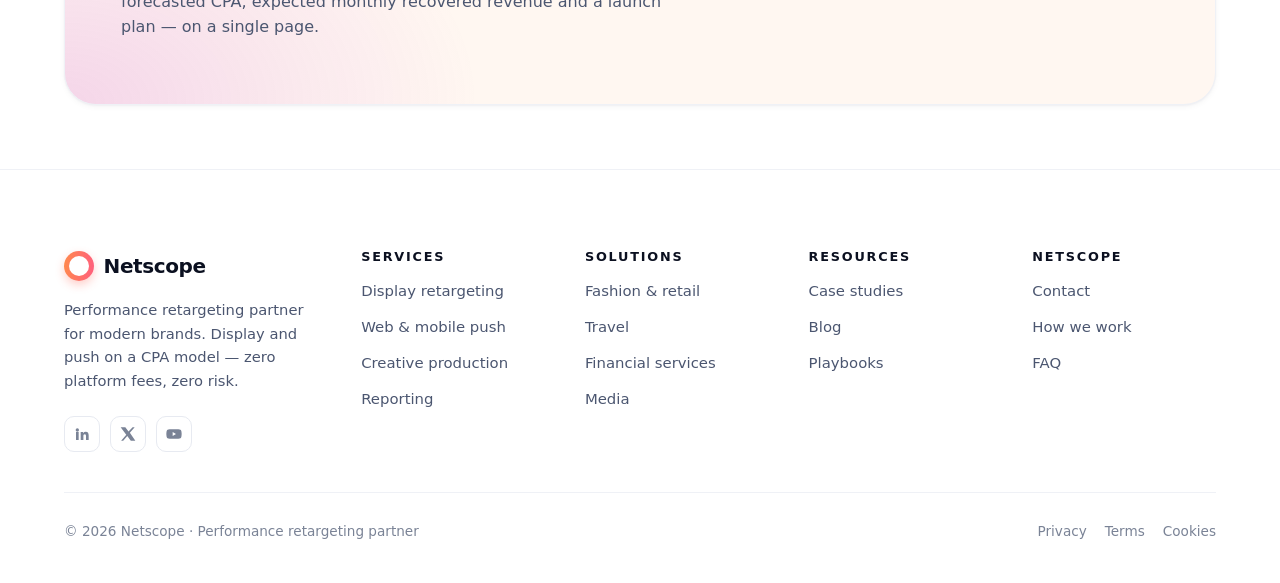
==== commit 144433ac: "Add files via upload" ====
--- a/index.html
+++ b/index.html
@@ -9,7 +9,7 @@
 <link rel="preconnect" href="https://fonts.googleapis.com" />
 <link rel="preconnect" href="https://fonts.gstatic.com" crossorigin />
 <link href="https://fonts.googleapis.com/css2?family=Inter:wght@400;500;600;700;800&display=swap" rel="stylesheet" />
-<link rel="stylesheet" href="css/styles.css" />
+<link rel="stylesheet" href="styles.css" />
 </head>
 <body>
 
@@ -422,6 +422,6 @@
   </div>
 </footer>
 
-<script src="js/main.js"></script>
+<script src="main.js"></script>
 </body>
 </html>
--- a/styles.css
+++ b/styles.css
@@ -0,0 +1,997 @@
+/* =========================================================
+   Netscope — Performance Retargeting (Display + Push)
+   CPA-based affiliate/agency — light theme, Partnerize style
+   ========================================================= */
+
+:root {
+  /* Palette — light / white */
+  --bg: #ffffff;
+  --bg-soft: #f7f8fb;
+  --bg-warm: #fff7f1;
+  --bg-blue: #eef3ff;
+  --bg-card: #ffffff;
+  --bg-card-soft: #fbfbfd;
+
+  --border: #e7eaf1;
+  --border-soft: #eff1f6;
+  --border-strong: #d7dbe5;
+
+  --text: #0b1020;
+  --text-body: #4b5670;
+  --text-muted: #7a8396;
+  --text-dim: #9aa2b3;
+
+  /* Brand — partnerize-inspired coral + orange→pink→magenta gradient */
+  --coral: #ff6b5b;
+  --coral-hover: #ff8474;
+  --blue: #2f73ff;
+  --blue-soft: #eaf0ff;
+  --teal: #17b3a1;
+  --purple: #7a5cff;
+
+  --grad-accent: linear-gradient(90deg, #ffa24a 0%, #ff5e7e 55%, #c641c6 100%);
+  --grad-btn: linear-gradient(95deg, #ff8a4c 0%, #ff5e7e 100%);
+  --grad-btn-hover: linear-gradient(95deg, #ff9560 0%, #ff708b 100%);
+  --grad-soft: linear-gradient(180deg, #fff7f1 0%, #ffffff 100%);
+
+  /* Layout */
+  --radius-sm: 10px;
+  --radius: 16px;
+  --radius-lg: 24px;
+  --radius-xl: 32px;
+  --container: 1200px;
+  --nav-h: 76px;
+
+  /* Shadow — soft, light */
+  --shadow-sm: 0 1px 2px rgba(15, 23, 42, 0.04), 0 2px 6px rgba(15, 23, 42, 0.04);
+  --shadow:    0 4px 14px rgba(15, 23, 42, 0.06), 0 2px 4px rgba(15, 23, 42, 0.04);
+  --shadow-lg: 0 20px 40px rgba(15, 23, 42, 0.08), 0 8px 16px rgba(15, 23, 42, 0.04);
+  --shadow-pop:0 24px 60px rgba(255, 107, 91, 0.22);
+
+  /* Motion */
+  --ease: cubic-bezier(0.22, 1, 0.36, 1);
+}
+
+* { box-sizing: border-box; }
+html, body { margin: 0; padding: 0; }
+html { scroll-behavior: smooth; }
+
+body {
+  font-family: "Inter", "Helvetica Neue", system-ui, -apple-system, "Segoe UI", Roboto, Arial, sans-serif;
+  background: var(--bg);
+  color: var(--text);
+  -webkit-font-smoothing: antialiased;
+  -moz-osx-font-smoothing: grayscale;
+  line-height: 1.6;
+  overflow-x: hidden;
+  font-feature-settings: "cv11", "ss01";
+}
+
+a { color: inherit; text-decoration: none; }
+img, svg { display: block; max-width: 100%; }
+button { font-family: inherit; cursor: pointer; border: none; background: none; color: inherit; }
+
+/* ---------- Typography ---------- */
+h1, h2, h3, h4 {
+  margin: 0 0 .4em;
+  font-weight: 700;
+  letter-spacing: -0.02em;
+  line-height: 1.12;
+  color: var(--text);
+}
+h1 { font-size: clamp(2.4rem, 5vw, 4rem); letter-spacing: -0.035em; font-weight: 700; }
+h2 { font-size: clamp(1.9rem, 3.2vw, 2.8rem); letter-spacing: -0.03em; }
+h3 { font-size: clamp(1.15rem, 1.4vw, 1.4rem); }
+h4 { font-size: 1rem; font-weight: 600; }
+
+p  { color: var(--text-body); margin: 0 0 1em; font-size: 1rem; }
+.lead { font-size: 1.12rem; color: var(--text-body); line-height: 1.6; }
+
+.grad-text {
+  background: var(--grad-accent);
+  -webkit-background-clip: text;
+  background-clip: text;
+  color: transparent;
+}
+
+.eyebrow {
+  display: inline-flex;
+  align-items: center;
+  gap: .5rem;
+  font-size: .78rem;
+  font-weight: 700;
+  letter-spacing: .14em;
+  text-transform: uppercase;
+  color: var(--coral);
+  padding: 0;
+}
+.eyebrow::before {
+  content: "";
+  width: 8px; height: 8px; border-radius: 50%;
+  background: var(--grad-btn);
+}
+.eyebrow.blue { color: var(--blue); }
+.eyebrow.blue::before { background: var(--blue); }
+
+.muted { color: var(--text-muted); }
+.section-title { max-width: 780px; margin-bottom: 3rem; }
+.section-title.center { margin-left: auto; margin-right: auto; text-align: center; }
+
+/* ---------- Layout ---------- */
+.container {
+  max-width: var(--container);
+  margin: 0 auto;
+  padding: 0 24px;
+}
+
+section { padding: 96px 0; position: relative; }
+section.tight { padding: 64px 0; }
+.bg-soft { background: var(--bg-soft); }
+.bg-warm { background: var(--bg-warm); }
+
+/* ---------- Buttons ---------- */
+.btn {
+  display: inline-flex;
+  align-items: center;
+  gap: .55rem;
+  padding: .9rem 1.6rem;
+  border-radius: 999px;
+  font-weight: 600;
+  font-size: .95rem;
+  transition: transform .25s var(--ease), box-shadow .25s var(--ease), background .25s var(--ease), color .25s;
+  white-space: nowrap;
+}
+.btn-primary {
+  background: var(--grad-btn);
+  color: #fff;
+  box-shadow: 0 6px 18px rgba(255, 107, 91, 0.28);
+}
+.btn-primary:hover { transform: translateY(-1px); background: var(--grad-btn-hover); box-shadow: 0 10px 24px rgba(255, 107, 91, 0.36); }
+
+.btn-ghost {
+  background: #fff;
+  border: 1.5px solid var(--border-strong);
+  color: var(--text);
+}
+.btn-ghost:hover { border-color: var(--text); }
+
+.btn-dark {
+  background: var(--text);
+  color: #fff;
+}
+.btn-dark:hover { background: #1a2138; }
+
+.btn-arrow { position: relative; }
+.btn-arrow::after { content: "→"; transition: transform .25s var(--ease); }
+.btn-arrow:hover::after { transform: translateX(4px); }
+
+.link {
+  color: var(--coral);
+  font-weight: 600;
+  display: inline-flex; align-items: center; gap: 4px;
+  transition: color .2s, gap .2s;
+}
+.link::after { content: "→"; transition: transform .2s; }
+.link:hover { color: var(--text); }
+.link:hover::after { transform: translateX(3px); }
+
+/* ---------- Navbar ---------- */
+.nav {
+  position: sticky;
+  top: 0;
+  z-index: 50;
+  height: var(--nav-h);
+  display: flex;
+  align-items: center;
+  background: rgba(255,255,255,0.9);
+  backdrop-filter: saturate(160%) blur(14px);
+  -webkit-backdrop-filter: saturate(160%) blur(14px);
+  border-bottom: 1px solid transparent;
+  transition: border-color .25s, box-shadow .25s;
+}
+.nav.scrolled { border-color: var(--border-soft); box-shadow: var(--shadow-sm); background: rgba(255,255,255,0.95); }
+.nav-inner {
+  display: flex; align-items: center; justify-content: space-between;
+  width: 100%;
+}
+.logo {
+  display: flex; align-items: center; gap: .6rem;
+  font-weight: 800; letter-spacing: -0.02em; font-size: 1.25rem;
+  color: var(--text);
+}
+.logo-mark {
+  width: 30px; height: 30px; border-radius: 50%;
+  background: var(--grad-btn);
+  position: relative;
+  box-shadow: 0 4px 10px rgba(255, 107, 91, 0.32);
+  flex-shrink: 0;
+}
+.logo-mark::after {
+  content: "";
+  position: absolute; inset: 5px;
+  border-radius: 50%;
+  background: #fff;
+}
+.logo-mark::before {
+  content: "";
+  position: absolute; inset: 10px;
+  border-radius: 50%;
+  background: var(--grad-btn);
+}
+.nav-links { display: flex; align-items: center; gap: 2rem; }
+.nav-links a { color: var(--text-body); font-size: .95rem; font-weight: 500; transition: color .2s; }
+.nav-links a:hover, .nav-links a.active { color: var(--coral); }
+.nav-cta { display: flex; align-items: center; gap: .6rem; }
+
+.nav-toggle { display: none; }
+.mobile-menu { display: none; }
+
+@media (max-width: 920px) {
+  .nav-links, .nav-cta .btn-ghost { display: none; }
+  .mobile-menu { display: block; }
+  .nav-toggle {
+    display: inline-flex; width: 42px; height: 42px;
+    border-radius: 10px; border: 1.5px solid var(--border-strong);
+    align-items: center; justify-content: center;
+    color: var(--text);
+  }
+  .mobile-menu {
+    position: fixed; top: var(--nav-h); left: 0; right: 0;
+    background: #fff; border-bottom: 1px solid var(--border);
+    padding: 24px;
+    transform: translateY(-120%); transition: transform .3s var(--ease);
+    z-index: 40;
+    box-shadow: var(--shadow-lg);
+  }
+  .mobile-menu.open { transform: translateY(0); }
+  .mobile-menu a { display: block; padding: 14px 0; color: var(--text); font-size: 1.05rem; font-weight: 500; border-bottom: 1px solid var(--border-soft); }
+  .mobile-menu .btn { margin-top: 16px; width: 100%; justify-content: center; }
+}
+
+/* ---------- Hero ---------- */
+.hero {
+  padding: 100px 0 80px;
+  position: relative;
+  overflow: hidden;
+  background:
+    radial-gradient(60% 60% at 85% 10%, rgba(255,162,74,0.14) 0%, transparent 60%),
+    radial-gradient(40% 50% at 10% 90%, rgba(47,115,255,0.08) 0%, transparent 60%),
+    #fff;
+}
+.hero-inner {
+  display: grid;
+  grid-template-columns: 1.05fr .95fr;
+  gap: 60px;
+  align-items: center;
+}
+.hero h1 { margin-top: 1rem; }
+.hero p.lead {
+  max-width: 560px;
+  margin: 1.1rem 0 2rem;
+  font-size: 1.15rem;
+  color: var(--text-body);
+}
+.hero-cta { display: flex; gap: .8rem; flex-wrap: wrap; }
+.hero-meta {
+  margin-top: 2rem;
+  display: flex; gap: 1.6rem; color: var(--text-muted); font-size: .88rem;
+  flex-wrap: wrap;
+  align-items: center;
+}
+.hero-meta .dot { width: 5px; height: 5px; border-radius: 50%; background: var(--border-strong); }
+.hero-meta strong { color: var(--text); font-weight: 700; font-size: 1rem; }
+
+@media (max-width: 900px) { .hero-inner { grid-template-columns: 1fr; gap: 40px; } }
+
+/* Hero visual (agency view — campaign cards, not dashboard) */
+.hero-visual {
+  position: relative;
+  border-radius: var(--radius-xl);
+  padding: 28px;
+  background: #fff;
+  border: 1px solid var(--border);
+  box-shadow: var(--shadow-lg);
+  aspect-ratio: 5 / 5;
+  display: flex; flex-direction: column;
+  gap: 14px;
+  overflow: hidden;
+}
+.hero-visual::before {
+  content: "";
+  position: absolute; inset: -40% -20% 40% 40%;
+  background: radial-gradient(closest-side, rgba(255,94,126,0.22), transparent 70%);
+  z-index: 0;
+}
+.hv-inner { position: relative; z-index: 1; display: flex; flex-direction: column; gap: 14px; height: 100%; }
+
+.hv-card {
+  background: #fff;
+  border: 1px solid var(--border-soft);
+  border-radius: 14px;
+  padding: 16px 18px;
+  display: flex; gap: 14px; align-items: center;
+  box-shadow: var(--shadow-sm);
+}
+.hv-card .thumb {
+  width: 54px; height: 54px; border-radius: 12px;
+  background-size: cover; background-position: center;
+  flex-shrink: 0;
+}
+.hv-card h4 { margin: 0 0 2px; font-size: .98rem; }
+.hv-card p { margin: 0; font-size: .83rem; color: var(--text-muted); }
+.hv-card .badge {
+  margin-left: auto;
+  font-size: .72rem; font-weight: 700;
+  color: #fff; padding: 4px 10px; border-radius: 999px;
+  background: var(--grad-btn);
+}
+.hv-card .badge.blue { background: var(--blue); }
+.hv-card .badge.teal { background: var(--teal); }
+
+/* ---------- Logo strip ---------- */
+.logos {
+  padding: 48px 0;
+  border-top: 1px solid var(--border-soft);
+  border-bottom: 1px solid var(--border-soft);
+  background: var(--bg);
+}
+.logos-label {
+  text-align: center; font-size: .78rem; letter-spacing: .18em; text-transform: uppercase;
+  color: var(--text-muted); margin-bottom: 28px;
+  font-weight: 600;
+}
+.logos-grid {
+  display: grid;
+  grid-template-columns: repeat(6, 1fr);
+  gap: 24px;
+  align-items: center;
+}
+.logo-chip {
+  display: flex; align-items: center; justify-content: center;
+  padding: 14px 10px;
+  color: var(--text-muted);
+  font-weight: 700;
+  letter-spacing: -0.01em;
+  font-size: 1.05rem;
+  opacity: .65;
+  transition: opacity .25s, color .25s;
+}
+.logo-chip:hover { opacity: 1; color: var(--text); }
+@media (max-width: 800px) { .logos-grid { grid-template-columns: repeat(3, 1fr); gap: 16px; } }
+
+/* ---------- Grid & cards ---------- */
+.grid { display: grid; gap: 24px; }
+.grid-3 { grid-template-columns: repeat(3, 1fr); }
+.grid-2 { grid-template-columns: repeat(2, 1fr); }
+.grid-4 { grid-template-columns: repeat(4, 1fr); }
+
+@media (max-width: 980px) { .grid-3, .grid-4 { grid-template-columns: repeat(2, 1fr); } }
+@media (max-width: 640px)  { .grid-3, .grid-2, .grid-4 { grid-template-columns: 1fr; } }
+
+.card {
+  background: var(--bg-card);
+  border: 1px solid var(--border-soft);
+  border-radius: var(--radius);
+  padding: 28px;
+  transition: transform .25s var(--ease), border-color .25s, box-shadow .25s;
+  position: relative;
+}
+.card:hover { transform: translateY(-3px); border-color: var(--border); box-shadow: var(--shadow); }
+
+.card .icon {
+  width: 48px; height: 48px; border-radius: 14px;
+  display: inline-flex; align-items: center; justify-content: center;
+  background: var(--bg-warm);
+  color: var(--coral);
+  margin-bottom: 20px;
+}
+.card .icon.blue { background: var(--bg-blue); color: var(--blue); }
+.card .icon.teal { background: #e9faf6; color: var(--teal); }
+.card .icon.purple { background: #f1edff; color: var(--purple); }
+
+.card h3 { margin-bottom: .45rem; color: var(--text); }
+.card p { font-size: .95rem; color: var(--text-body); margin: 0; }
+
+/* Stats */
+.stats {
+  display: grid;
+  grid-template-columns: repeat(4, 1fr);
+  gap: 0;
+  border-radius: var(--radius-lg);
+  overflow: hidden;
+  background: #fff;
+  border: 1px solid var(--border-soft);
+}
+.stat {
+  padding: 32px;
+  border-right: 1px solid var(--border-soft);
+}
+.stat:last-child { border-right: none; }
+.stat .v {
+  font-size: clamp(2rem, 3.2vw, 2.6rem);
+  font-weight: 700; letter-spacing: -0.035em;
+  background: var(--grad-accent);
+  -webkit-background-clip: text;
+  background-clip: text;
+  color: transparent;
+  line-height: 1;
+}
+.stat .l { color: var(--text-muted); font-size: .92rem; margin-top: 8px; }
+@media (max-width: 800px) { .stats { grid-template-columns: repeat(2, 1fr); } .stat { border-bottom: 1px solid var(--border-soft); } }
+
+/* Split / feature row */
+.split {
+  display: grid;
+  grid-template-columns: 1.05fr 1fr;
+  gap: 80px;
+  align-items: center;
+}
+.split.reverse > *:first-child { order: 2; }
+@media (max-width: 900px) {
+  .split { grid-template-columns: 1fr; gap: 40px; }
+  .split.reverse > *:first-child { order: 0; }
+}
+
+.feature-img {
+  border-radius: var(--radius-xl);
+  padding: 24px;
+  background: var(--bg-soft);
+  border: 1px solid var(--border-soft);
+  min-height: 340px;
+  position: relative;
+}
+
+/* Bullets */
+.checklist { list-style: none; padding: 0; margin: 20px 0 0; }
+.checklist li {
+  display: flex; align-items: flex-start; gap: .7rem;
+  padding: 9px 0;
+  color: var(--text);
+  font-size: .98rem;
+  line-height: 1.5;
+}
+.checklist li::before {
+  content: "";
+  flex-shrink: 0;
+  width: 20px; height: 20px; border-radius: 999px;
+  margin-top: 3px;
+  background:
+    radial-gradient(circle at 50% 50%, var(--coral) 0 42%, transparent 43%),
+    #fff;
+  border: 1.5px solid var(--coral);
+}
+.checklist.blue li::before {
+  background: radial-gradient(circle at 50% 50%, var(--blue) 0 42%, transparent 43%), #fff;
+  border-color: var(--blue);
+}
+
+/* Pill tabs */
+.pillbar {
+  display: inline-flex;
+  gap: 6px;
+  padding: 6px;
+  border: 1px solid var(--border);
+  border-radius: 999px;
+  background: #fff;
+  box-shadow: var(--shadow-sm);
+}
+.pillbar button {
+  padding: .6rem 1.2rem;
+  border-radius: 999px;
+  font-weight: 600;
+  font-size: .9rem;
+  color: var(--text-muted);
+  transition: background .2s, color .2s;
+}
+.pillbar button.active {
+  background: var(--text);
+  color: #fff;
+}
+
+/* Testimonials */
+.testimonials { display: grid; grid-template-columns: repeat(3, 1fr); gap: 24px; }
+.quote {
+  padding: 32px;
+  border-radius: var(--radius);
+  background: #fff;
+  border: 1px solid var(--border-soft);
+  transition: transform .25s var(--ease), box-shadow .25s;
+}
+.quote:hover { transform: translateY(-3px); box-shadow: var(--shadow); }
+.quote .mark {
+  width: 40px; height: 40px; border-radius: 10px;
+  background: var(--bg-warm);
+  color: var(--coral);
+  display: inline-flex; align-items: center; justify-content: center;
+  font-size: 1.6rem; font-weight: 700; line-height: 1;
+  margin-bottom: 14px;
+}
+.quote p { color: var(--text); font-size: 1.02rem; line-height: 1.6; }
+.quote .who { display: flex; align-items: center; gap: 12px; margin-top: 18px; padding-top: 18px; border-top: 1px solid var(--border-soft); }
+.avatar {
+  width: 44px; height: 44px; border-radius: 50%;
+  background: var(--grad-btn);
+  display: inline-flex; align-items: center; justify-content: center;
+  font-weight: 700; color: #fff; font-size: .95rem;
+  flex-shrink: 0;
+}
+.avatar.blue { background: var(--blue); }
+.avatar.teal { background: var(--teal); }
+.avatar.purple { background: var(--purple); }
+.who .name { font-weight: 600; color: var(--text); }
+.who .role { color: var(--text-muted); font-size: .85rem; }
+@media (max-width: 900px) { .testimonials { grid-template-columns: 1fr; } }
+
+/* Steps */
+.steps { display: grid; grid-template-columns: repeat(4, 1fr); gap: 20px; position: relative; }
+.step {
+  padding: 28px;
+  border-radius: var(--radius);
+  background: #fff;
+  border: 1px solid var(--border-soft);
+  position: relative;
+  transition: box-shadow .25s;
+}
+.step:hover { box-shadow: var(--shadow); }
+.step .num {
+  width: 38px; height: 38px; border-radius: 50%;
+  display: inline-flex; align-items: center; justify-content: center;
+  background: var(--grad-btn); color: #fff; font-weight: 700;
+  margin-bottom: 18px;
+  font-size: .95rem;
+  box-shadow: 0 4px 12px rgba(255,107,91,0.3);
+}
+.step h3 { font-size: 1.1rem; margin-bottom: 6px; }
+.step p { font-size: .92rem; margin: 0; color: var(--text-body); }
+@media (max-width: 900px) { .steps { grid-template-columns: repeat(2, 1fr); } }
+@media (max-width: 540px) { .steps { grid-template-columns: 1fr; } }
+
+/* FAQ */
+.faq details {
+  border: 1px solid var(--border-soft);
+  border-radius: var(--radius);
+  padding: 20px 24px;
+  margin-bottom: 12px;
+  background: #fff;
+  transition: border-color .2s, box-shadow .2s;
+}
+.faq details:hover { border-color: var(--border); }
+.faq details[open] { box-shadow: var(--shadow); }
+.faq summary {
+  cursor: pointer; list-style: none;
+  font-weight: 600; font-size: 1.02rem; color: var(--text);
+  display: flex; justify-content: space-between; align-items: center;
+  gap: 20px;
+}
+.faq summary::-webkit-details-marker { display: none; }
+.faq summary::after {
+  content: "+";
+  font-size: 1.5rem; color: var(--coral); font-weight: 300;
+  transition: transform .2s;
+  line-height: 1;
+}
+.faq details[open] summary::after { content: "−"; }
+.faq details p { margin: 14px 0 0; color: var(--text-body); }
+
+/* CTA banner */
+.cta-banner {
+  border-radius: var(--radius-xl);
+  padding: 64px 56px;
+  background:
+    radial-gradient(60% 120% at 100% 0%, rgba(255,162,74,0.22), transparent 60%),
+    radial-gradient(60% 120% at 0% 100%, rgba(198,65,198,0.18), transparent 60%),
+    #fff7f1;
+  border: 1px solid var(--border-soft);
+  display: grid;
+  grid-template-columns: 1.3fr 1fr;
+  gap: 40px;
+  align-items: center;
+  box-shadow: var(--shadow-sm);
+}
+.cta-banner h2 { margin: 0 0 .4em; }
+.cta-banner p { margin: 0; color: var(--text-body); }
+@media (max-width: 800px) { .cta-banner { grid-template-columns: 1fr; padding: 40px 28px; } }
+
+/* Footer */
+footer {
+  padding: 80px 0 40px;
+  border-top: 1px solid var(--border-soft);
+  background: #fff;
+}
+.footer-grid {
+  display: grid;
+  grid-template-columns: 1.4fr repeat(4, 1fr);
+  gap: 40px;
+  margin-bottom: 40px;
+}
+.footer-grid h4 {
+  color: var(--text); font-size: .8rem; text-transform: uppercase;
+  letter-spacing: .14em; margin-bottom: 14px; font-weight: 700;
+}
+.footer-grid ul { list-style: none; padding: 0; margin: 0; }
+.footer-grid li { margin-bottom: 10px; }
+.footer-grid a { color: var(--text-body); font-size: .93rem; transition: color .2s; }
+.footer-grid a:hover { color: var(--coral); }
+.footer-brand p { font-size: .92rem; max-width: 320px; color: var(--text-body); }
+.footer-bottom {
+  display: flex; justify-content: space-between; align-items: center;
+  border-top: 1px solid var(--border-soft);
+  padding-top: 28px;
+  color: var(--text-muted); font-size: .85rem;
+  flex-wrap: wrap; gap: 16px;
+}
+.socials { display: flex; gap: 10px; }
+.socials a {
+  width: 36px; height: 36px; border-radius: 10px;
+  border: 1px solid var(--border);
+  display: inline-flex; align-items: center; justify-content: center;
+  color: var(--text-muted);
+  transition: color .2s, border-color .2s, background .2s;
+}
+.socials a:hover { color: var(--coral); border-color: var(--coral); }
+
+@media (max-width: 900px) { .footer-grid { grid-template-columns: 1fr 1fr; } }
+
+/* Page header (inner pages) */
+.page-head {
+  padding: 80px 0 40px;
+  position: relative;
+  overflow: hidden;
+  background:
+    radial-gradient(50% 80% at 100% 0%, rgba(255,162,74,0.12), transparent 60%),
+    radial-gradient(40% 60% at 0% 100%, rgba(47,115,255,0.06), transparent 60%),
+    #fff;
+}
+.page-head .container { position: relative; z-index: 1; }
+.page-head h1 { max-width: 900px; margin-top: 14px }
+.page-head p.lead { color: var(--text-body); max-width: 720px; font-size: 1.12rem; }
+
+/* Form */
+.form { display: grid; gap: 14px; max-width: 620px; }
+.form label { font-size: .85rem; color: var(--text-muted); font-weight: 500; }
+.form input, .form textarea, .form select {
+  background: #fff;
+  border: 1.5px solid var(--border);
+  color: var(--text);
+  padding: 14px 16px;
+  border-radius: 12px;
+  font-family: inherit;
+  font-size: .98rem;
+  transition: border-color .2s, background .2s;
+  width: 100%;
+}
+.form input:focus, .form textarea:focus, .form select:focus {
+  outline: none; border-color: var(--coral);
+}
+.form-row { display: grid; grid-template-columns: 1fr 1fr; gap: 14px; }
+@media (max-width: 600px) { .form-row { grid-template-columns: 1fr; } }
+
+/* Post / article cards */
+.post-card {
+  display: flex; flex-direction: column;
+  background: #fff;
+  border: 1px solid var(--border-soft);
+  border-radius: var(--radius);
+  overflow: hidden;
+  transition: transform .25s var(--ease), box-shadow .25s, border-color .25s;
+}
+.post-card:hover { transform: translateY(-4px); box-shadow: var(--shadow); border-color: var(--border); }
+.post-thumb {
+  height: 200px;
+  background-size: cover; background-position: center;
+  border-bottom: 1px solid var(--border-soft);
+}
+.post-body { padding: 24px; display: flex; flex-direction: column; gap: 10px; flex: 1; }
+.post-tag {
+  display: inline-block;
+  padding: 4px 10px; border-radius: 999px;
+  font-size: .72rem; font-weight: 700;
+  letter-spacing: .08em; text-transform: uppercase;
+  background: var(--bg-warm);
+  color: var(--coral);
+  align-self: flex-start;
+}
+.post-tag.blue { background: var(--bg-blue); color: var(--blue); }
+.post-tag.teal { background: #e9faf6; color: var(--teal); }
+.post-tag.purple { background: #f1edff; color: var(--purple); }
+.post-card h3 { font-size: 1.2rem; margin: 0; color: var(--text); }
+.post-card p { font-size: .93rem; color: var(--text-body); margin: 0; }
+.post-meta { margin-top: auto; padding-top: 10px; display: flex; gap: 12px; color: var(--text-muted); font-size: .82rem; }
+
+/* Real product ad cards (creative studio) */
+.ad-grid {
+  display: grid;
+  grid-template-columns: repeat(3, 1fr);
+  gap: 16px;
+}
+.ad-card {
+  background: #fff;
+  border: 1px solid var(--border-soft);
+  border-radius: var(--radius);
+  overflow: hidden;
+  position: relative;
+  transition: transform .25s var(--ease), box-shadow .25s;
+}
+.ad-card:hover { transform: translateY(-3px); box-shadow: var(--shadow); }
+.ad-card .ad-image {
+  aspect-ratio: 4 / 3;
+  background-size: cover; background-position: center;
+  position: relative;
+}
+.ad-card .ad-tag {
+  position: absolute; top: 10px; left: 10px;
+  padding: 5px 10px; border-radius: 999px;
+  background: rgba(0,0,0,.65); color: #fff;
+  font-size: .7rem; font-weight: 700; letter-spacing: .08em; text-transform: uppercase;
+  backdrop-filter: blur(10px);
+}
+.ad-card .ad-body { padding: 16px 18px; }
+.ad-card .ad-title { font-weight: 700; font-size: .98rem; color: var(--text); margin: 0 0 4px; }
+.ad-card .ad-meta { display: flex; justify-content: space-between; align-items: center; gap: 10px; font-size: .88rem; color: var(--text-muted); }
+.ad-card .ad-price { color: var(--coral); font-weight: 700; }
+.ad-card .ad-price .old { color: var(--text-muted); text-decoration: line-through; font-weight: 500; font-size: .82rem; margin-right: 6px; }
+.ad-card .ad-cta {
+  display: inline-block; padding: 4px 10px;
+  border-radius: 999px;
+  background: var(--text); color: #fff;
+  font-size: .72rem; font-weight: 700;
+}
+@media (max-width: 800px) { .ad-grid { grid-template-columns: repeat(2, 1fr); } }
+@media (max-width: 520px) { .ad-grid { grid-template-columns: 1fr; } }
+
+/* Push notification mockups */
+.push-mock {
+  background: #fff;
+  border: 1px solid var(--border-soft);
+  border-radius: 14px;
+  padding: 14px 16px;
+  display: flex; gap: 12px; align-items: flex-start;
+  box-shadow: var(--shadow-sm);
+}
+.push-mock .favicon {
+  width: 36px; height: 36px; border-radius: 10px;
+  background: var(--grad-btn);
+  flex-shrink: 0;
+  position: relative;
+}
+.push-mock .favicon.blue { background: var(--blue); }
+.push-mock .favicon.teal { background: var(--teal); }
+.push-mock .favicon.purple { background: var(--purple); }
+.push-mock .pm-body { flex: 1; min-width: 0; }
+.push-mock .pm-meta { font-size: .76rem; color: var(--text-muted); margin-bottom: 4px; display: flex; gap: 8px; }
+.push-mock .pm-title { font-weight: 700; color: var(--text); font-size: .95rem; }
+.push-mock .pm-msg { font-size: .86rem; color: var(--text-body); margin-top: 2px; }
+
+/* Case study callout */
+.case-hero {
+  padding: 56px;
+  background: linear-gradient(135deg, #fff7f1 0%, #fff 60%);
+  border-radius: var(--radius-xl);
+  border: 1px solid var(--border-soft);
+}
+
+/* Reveal animation */
+.reveal { opacity: 0; transform: translateY(18px); transition: opacity .7s var(--ease), transform .7s var(--ease); }
+.reveal.in { opacity: 1; transform: translateY(0); }
+
+/* Article (blog) styles */
+.article { padding: 40px 0 60px; }
+.article .article-head { max-width: 820px; margin: 0 auto; padding-top: 30px; padding-bottom: 20px; }
+.article .article-head h1 { font-size: clamp(2rem, 3.8vw, 3.2rem); line-height: 1.12; letter-spacing: -0.02em; }
+.article .article-head .lead { font-size: 1.18rem; line-height: 1.65; color: var(--text-body); margin-top: 18px; }
+.article .article-meta { color: var(--text-muted); font-size: .9rem; margin-top: 20px; display: flex; gap: 10px; flex-wrap: wrap; }
+.article-body { max-width: 760px; margin: 0 auto; padding-top: 20px; }
+.article-body p, .article-body li { color: var(--text); font-size: 1.06rem; line-height: 1.78; }
+.article-body p { margin: 0 0 1.1em; }
+.article-body h2 { font-size: 1.55rem; margin: 2.4rem 0 0.8rem; letter-spacing: -0.01em; }
+.article-body h3 { font-size: 1.18rem; margin: 1.6rem 0 0.6rem; }
+.article-body ul, .article-body ol { padding-left: 22px; margin: 0 0 1.2em; }
+.article-body li { margin-bottom: 8px; }
+.article-body strong { color: var(--text); font-weight: 600; }
+.article-body em { color: var(--text-body); }
+.article-cta {
+  margin-top: 48px;
+  padding: 28px;
+  border-radius: var(--radius-lg);
+  background: linear-gradient(180deg, #fff7f3 0%, #fff 100%);
+  border: 1px solid var(--border-soft);
+  display: grid; grid-template-columns: 1fr auto; gap: 24px; align-items: center;
+}
+.article-cta h3 { margin: 0; font-size: 1.15rem; }
+.article-cta p { margin: 6px 0 0; color: var(--text-body); font-size: .98rem; }
+@media (max-width: 720px) { .article-cta { grid-template-columns: 1fr; } }
+
+/* Industry page components */
+section.alt { background: var(--bg-soft); }
+.industry-visual {
+  border-radius: var(--radius-xl);
+  background-size: cover; background-position: center;
+  min-height: 360px;
+  border: 1px solid var(--border-soft);
+  box-shadow: var(--shadow);
+}
+.mini-metrics {
+  display: grid; grid-template-columns: repeat(3, 1fr); gap: 14px;
+}
+.mini-metrics > div {
+  background: var(--bg-card);
+  border: 1px solid var(--border-soft);
+  border-radius: var(--radius);
+  padding: 14px 16px;
+  display: flex; flex-direction: column; gap: 4px;
+}
+.mini-metrics strong {
+  font-size: 1.35rem; font-weight: 700;
+  background: var(--grad-accent);
+  -webkit-background-clip: text; background-clip: text; color: transparent;
+}
+.mini-metrics span { font-size: .78rem; color: var(--text-muted); line-height: 1.3; }
+@media (max-width: 640px) { .mini-metrics { grid-template-columns: 1fr; } }
+
+.check-list { list-style: none; padding: 0; margin: 0; }
+.check-list li {
+  position: relative; padding: 10px 0 10px 30px;
+  border-bottom: 1px solid var(--border-soft);
+  color: var(--text-body);
+}
+.check-list li:last-child { border-bottom: none; }
+.check-list li::before {
+  content: ""; position: absolute; left: 0; top: 16px;
+  width: 18px; height: 18px; border-radius: 50%;
+  background: var(--grad-btn);
+  mask: url("data:image/svg+xml;utf8,<svg xmlns='http://www.w3.org/2000/svg' viewBox='0 0 24 24' fill='white'><path d='M9 16.2L4.8 12l-1.4 1.4L9 19 21 7l-1.4-1.4z'/></svg>") center/14px no-repeat;
+  -webkit-mask: url("data:image/svg+xml;utf8,<svg xmlns='http://www.w3.org/2000/svg' viewBox='0 0 24 24' fill='white'><path d='M9 16.2L4.8 12l-1.4 1.4L9 19 21 7l-1.4-1.4z'/></svg>") center/14px no-repeat;
+}
+
+.feature-card {
+  background: var(--bg-card);
+  border: 1px solid var(--border-soft);
+  border-radius: var(--radius);
+  padding: 22px;
+  transition: transform .3s var(--ease), box-shadow .3s var(--ease), border-color .3s var(--ease);
+}
+.feature-card:hover { transform: translateY(-3px); box-shadow: var(--shadow); border-color: var(--border); }
+.feature-card h4 { margin: 0 0 6px; font-size: 1.02rem; color: var(--text); }
+.feature-card p { margin: 0; font-size: .9rem; color: var(--text-body); line-height: 1.55; }
+
+/* Contact page */
+.contact-grid { display: grid; grid-template-columns: 1.35fr 1fr; gap: 60px; align-items: start; }
+@media (max-width: 900px) { .contact-grid { grid-template-columns: 1fr; gap: 40px; } }
+
+.contact-form { display: grid; gap: 14px; }
+.contact-form label {
+  display: flex; flex-direction: column; gap: 6px;
+  font-size: .85rem; color: var(--text-muted); font-weight: 500;
+}
+.contact-form input, .contact-form select, .contact-form textarea {
+  background: #fff;
+  border: 1.5px solid var(--border);
+  color: var(--text);
+  padding: 13px 15px;
+  border-radius: 12px;
+  font-family: inherit;
+  font-size: .98rem;
+  transition: border-color .2s, box-shadow .2s;
+  width: 100%;
+}
+.contact-form input:focus, .contact-form select:focus, .contact-form textarea:focus {
+  outline: none; border-color: var(--coral);
+  box-shadow: 0 0 0 3px rgba(255,107,91,0.12);
+}
+.contact-form textarea { resize: vertical; }
+.check-inline {
+  flex-direction: row !important; align-items: flex-start; gap: 10px !important;
+  font-size: .88rem; color: var(--text-body) !important; font-weight: 400 !important;
+}
+.check-inline input[type="checkbox"] { width: auto; margin-top: 3px; }
+.form-actions { display: flex; align-items: center; gap: 20px; margin-top: 6px; flex-wrap: wrap; }
+
+.contact-side { display: flex; flex-direction: column; gap: 18px; }
+.side-card {
+  background: var(--bg-card);
+  border: 1px solid var(--border-soft);
+  border-radius: var(--radius);
+  padding: 24px;
+}
+.side-card h4 { margin: 0 0 12px; font-size: 1rem; color: var(--text); }
+.side-card p { margin: 0 0 10px; color: var(--text-body); font-size: .94rem; line-height: 1.55; }
+.side-card p:last-child { margin-bottom: 0; }
+.side-card a { color: var(--coral); text-decoration: none; border-bottom: 1px solid transparent; }
+.side-card a:hover { border-color: var(--coral); }
+
+.num-list { list-style: none; padding: 0; margin: 0; counter-reset: steps; }
+.num-list li {
+  position: relative; padding: 8px 0 8px 36px; counter-increment: steps;
+  color: var(--text-body); font-size: .94rem; line-height: 1.5;
+}
+.num-list li::before {
+  content: counter(steps);
+  position: absolute; left: 0; top: 8px;
+  width: 24px; height: 24px; border-radius: 50%;
+  background: var(--grad-btn);
+  color: #fff; font-weight: 600; font-size: .82rem;
+  display: flex; align-items: center; justify-content: center;
+}
+
+/* FAQ grid container for contact page */
+.faq-grid { display: grid; grid-template-columns: repeat(2, 1fr); gap: 12px; }
+@media (max-width: 820px) { .faq-grid { grid-template-columns: 1fr; } }
+details.faq {
+  border: 1px solid var(--border-soft);
+  border-radius: var(--radius);
+  padding: 20px 24px;
+  background: #fff;
+  transition: border-color .2s, box-shadow .2s;
+}
+details.faq:hover { border-color: var(--border); }
+details.faq[open] { box-shadow: var(--shadow); }
+details.faq summary {
+  cursor: pointer; list-style: none;
+  font-weight: 600; font-size: 1rem; color: var(--text);
+  display: flex; justify-content: space-between; align-items: center; gap: 20px;
+}
+details.faq summary::-webkit-details-marker { display: none; }
+details.faq summary::after {
+  content: "+";
+  font-size: 1.4rem; color: var(--coral); font-weight: 300; line-height: 1;
+  transition: transform .2s;
+}
+details.faq[open] summary::after { content: "−"; }
+details.faq p { margin: 12px 0 0; color: var(--text-body); font-size: .94rem; line-height: 1.6; }
+
+/* Modal (lead-gen popup) */
+.modal {
+  position: fixed; inset: 0; z-index: 100;
+  display: flex; align-items: center; justify-content: center;
+  padding: 20px;
+  opacity: 0; pointer-events: none;
+  transition: opacity .25s var(--ease);
+}
+.modal.open { opacity: 1; pointer-events: auto; }
+.modal-backdrop {
+  position: absolute; inset: 0;
+  background: rgba(20, 22, 34, 0.55);
+  backdrop-filter: blur(4px);
+  -webkit-backdrop-filter: blur(4px);
+}
+.modal-card {
+  position: relative;
+  background: #fff;
+  border-radius: var(--radius-lg);
+  box-shadow: var(--shadow-lg);
+  width: 100%; max-width: 460px;
+  padding: 36px 32px 28px;
+  max-height: calc(100vh - 40px); overflow-y: auto;
+  transform: translateY(12px) scale(.98);
+  transition: transform .3s var(--ease);
+}
+.modal.open .modal-card { transform: translateY(0) scale(1); }
+.modal-close {
+  position: absolute; top: 14px; right: 14px;
+  width: 34px; height: 34px; border-radius: 50%;
+  border: 1px solid var(--border-soft); background: #fff;
+  display: inline-flex; align-items: center; justify-content: center;
+  color: var(--text-muted); cursor: pointer;
+  transition: color .2s, border-color .2s;
+}
+.modal-close:hover { color: var(--coral); border-color: var(--coral); }
+.modal-card h3 { margin: 0 0 8px; font-size: 1.35rem; letter-spacing: -0.01em; }
+.modal-sub { margin: 0 0 20px; color: var(--text-body); font-size: .95rem; line-height: 1.55; }
+.modal-form { gap: 12px; }
+.modal-form label { font-weight: 500; color: var(--text); font-size: .92rem; }
+.modal-form .req { color: var(--coral); }
+.modal-submit { width: 100%; justify-content: center; margin-top: 6px; }
+.modal-fineprint {
+  font-size: .78rem; color: var(--text-muted); line-height: 1.5;
+  margin: 8px 0 0;
+}
+.modal-fineprint a { color: var(--coral); text-decoration: underline; }
+@media (max-width: 500px) {
+  .modal-card { padding: 30px 22px 22px; }
+  .modal-card h3 { font-size: 1.15rem; }
+}
+
+/* Utility */
+.mt-0{margin-top:0}.mt-1{margin-top:.5rem}.mt-2{margin-top:1rem}.mt-3{margin-top:1.5rem}.mt-4{margin-top:2rem}.mt-6{margin-top:3rem}
+.mb-0{margin-bottom:0}.mb-2{margin-bottom:1rem}.mb-3{margin-bottom:1.5rem}.mb-4{margin-bottom:2rem}.mb-6{margin-bottom:3rem}
+.text-center{text-align:center}
